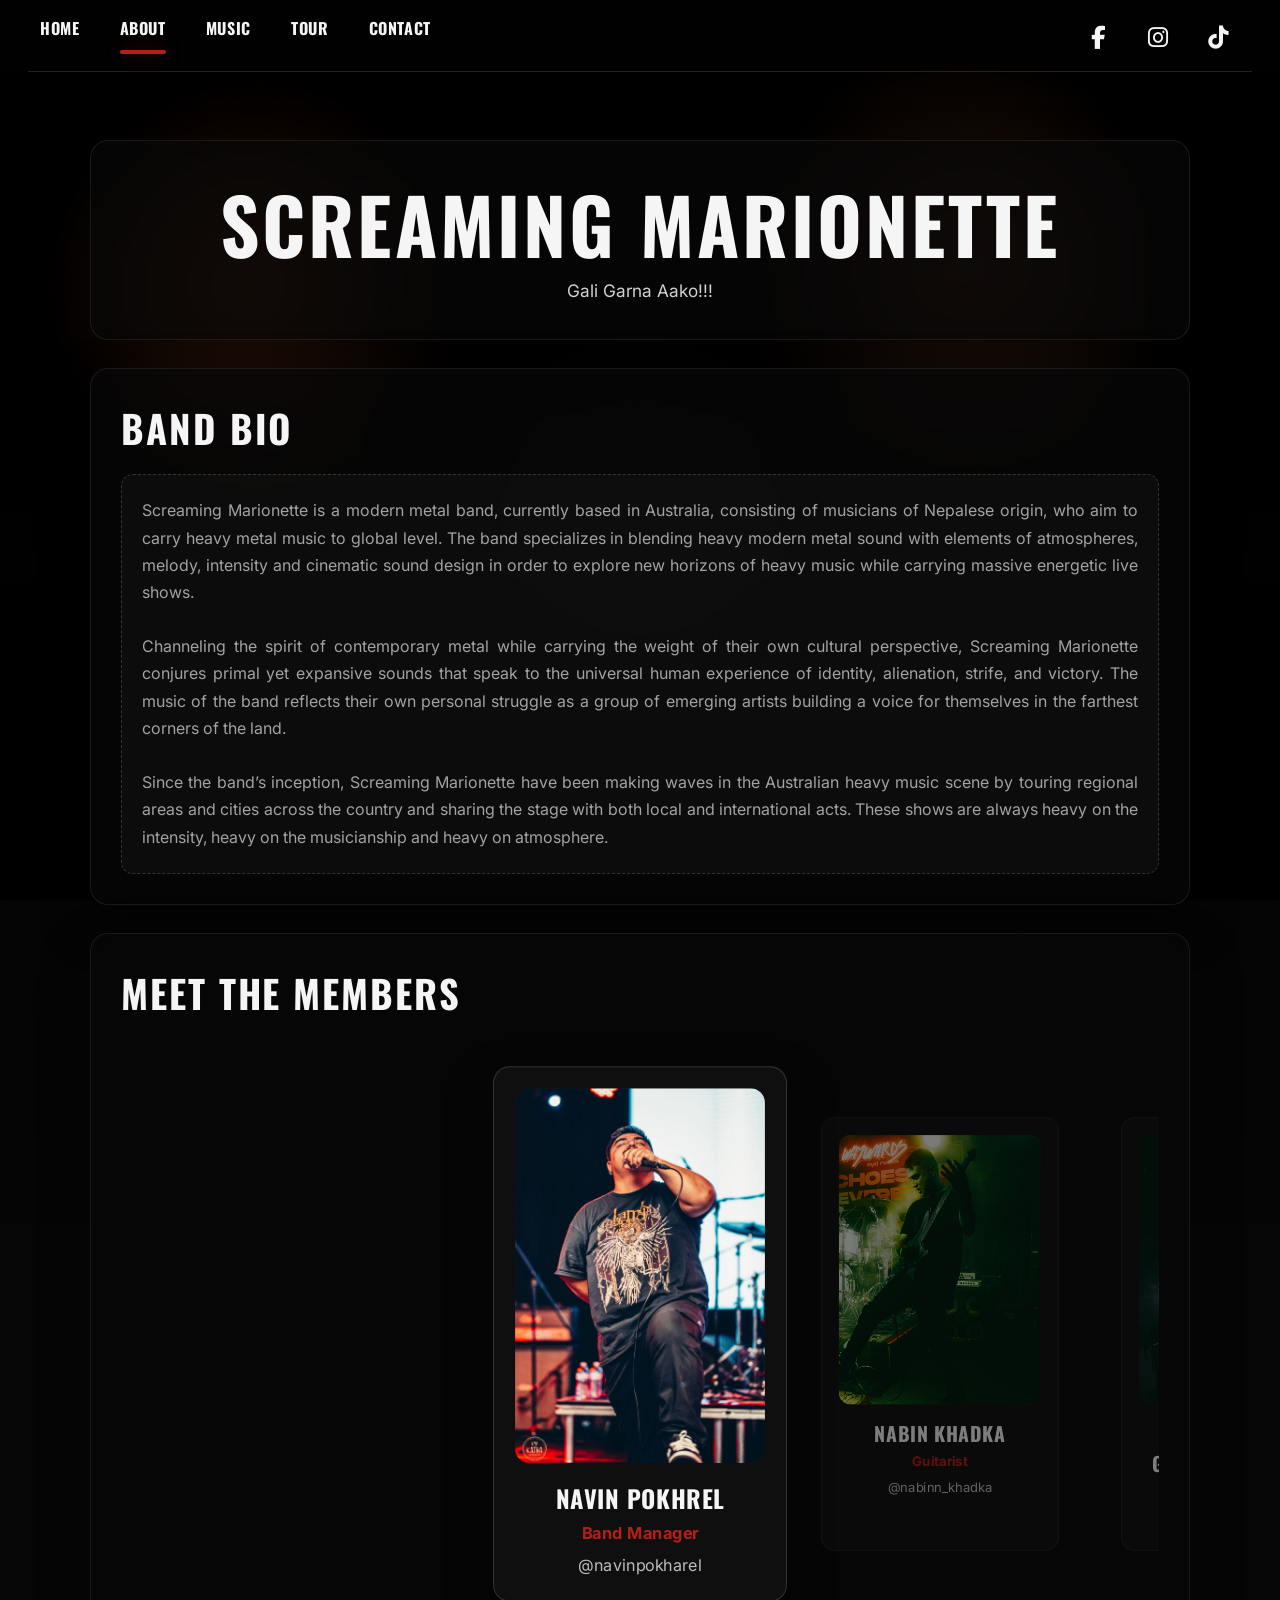
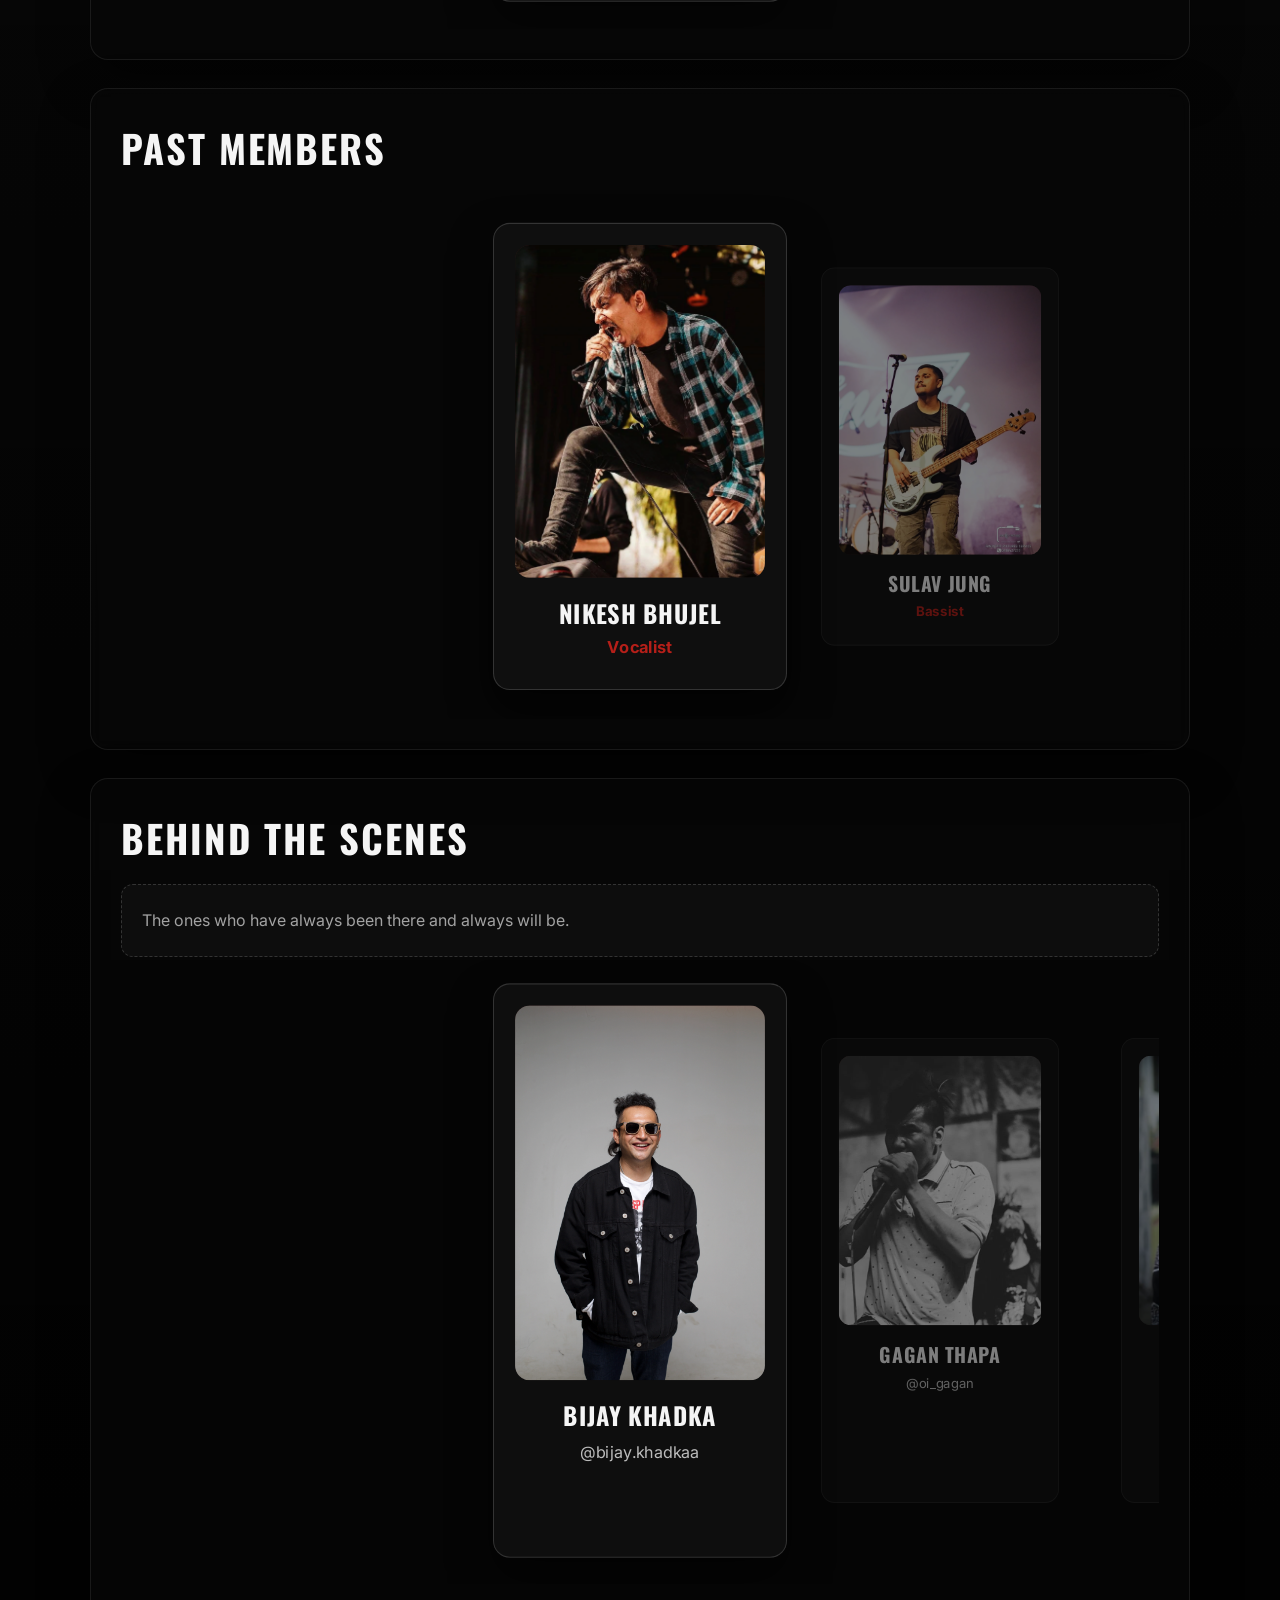
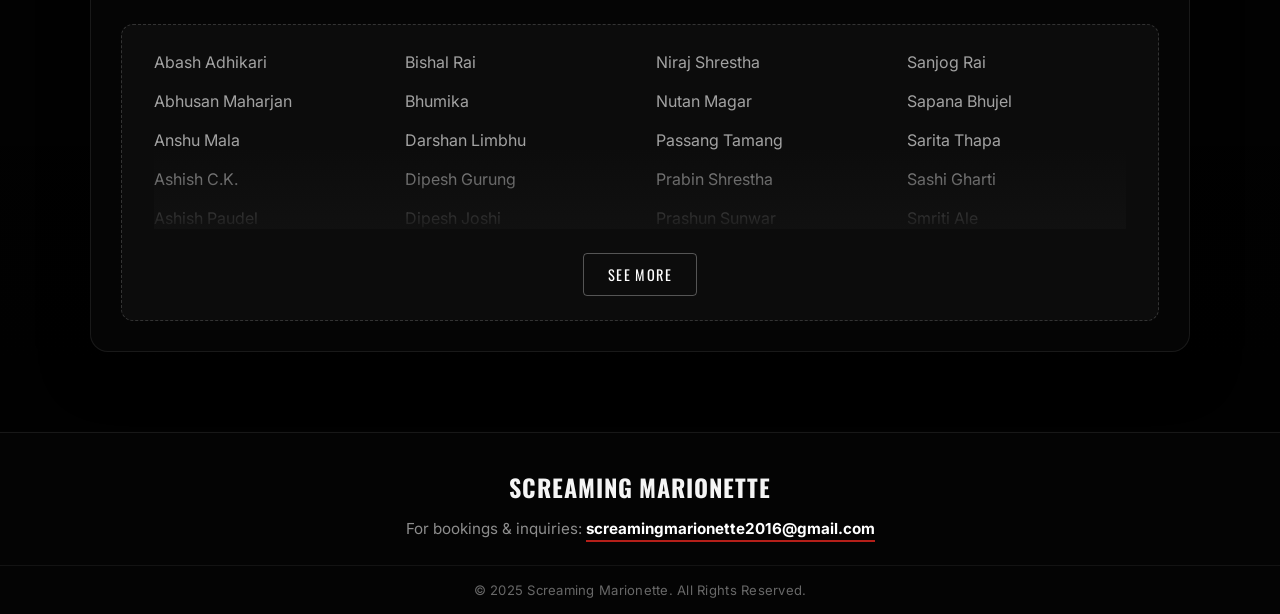
==== about/index.html @ 209cc9d1 "Updated the file location" ====
<!DOCTYPE html>
<html lang="en">

<head>
  <meta charset="UTF-8" />
  <meta name="viewport" content="width=device-width, initial-scale=1.0" />
  <title>Screaming Marionette</title>

  <link rel="preconnect" href="https://fonts.googleapis.com">
  <link rel="preconnect" href="https://fonts.gstatic.com" crossorigin>
  <link
    href="https://fonts.googleapis.com/css2?family=Oswald:wght@500;600;700&family=Inter:wght@400;500;600;700;800&display=swap"
    rel="stylesheet">

  <link rel="stylesheet" href="https://cdnjs.cloudflare.com/ajax/libs/font-awesome/6.5.2/css/all.min.css" />

  <link rel="stylesheet" href="../css/style.css" />
</head>

<body>

  <section class="hero">
    <div class="hero-bg hero-bg1"></div>
    <div class="hero-bg hero-bg2"></div>

    <header class="topbar" id="topbar">
      <div class="nav-wrap">
        <button class="menu-toggle" id="menuToggle" aria-label="Toggle menu">
          <i class="fa-solid fa-bars"></i>
        </button>

        <nav>
          <ul class="nav" id="navList">
            <li><a href="../">Home</a></li>
            <li><a href="./" class="active">About</a></li>
            <li><a href="../#music">Music</a></li>
            <li><a href="../tour/">Tour</a></li>
            <li><a href="../contact/">Contact</a></li>
          </ul>
        </nav>
      </div>

      <div class="socials" id="socials">
        <a href="https://www.facebook.com/screamingmarionette1" target="_blank" rel="noopener noreferrer"
          aria-label="Facebook">
          <i class="fa-brands fa-facebook-f"></i>
        </a>
        <a href="https://instagram.com/screamingmarionette" target="_blank" rel="noopener noreferrer"
          aria-label="Instagram">
          <i class="fa-brands fa-instagram"></i>
        </a>
        <a href="https://www.tiktok.com/@screaming.marionette" target="_blank" rel="noopener noreferrer"
          aria-label="TikTok">
          <i class="fa-brands fa-tiktok"></i>
        </a>
      </div>
    </header>

    <div class="hero-inner about-hero-inner">
      <div class="about-wrapper">

        <section class="about-intro-card">
          <p class="about-kicker"></p>
          <h1 class="about-page-title">Screaming Marionette</h1>
          <p class="about-page-subtitle">
            Gali Garna Aako!!!
          </p>
        </section>

        <section class="about-section-card" id="band-bio">
          <h2 class="about-section-title">Band Bio</h2>
          <div class="about-placeholder">
            <p style="text-align: justify;">
              Screaming Marionette is a modern metal band, currently based in Australia, consisting of musicians of
              Nepalese origin, who aim to carry heavy metal music to global level. The band specializes in blending
              heavy modern metal sound with elements of atmospheres, melody, intensity and cinematic sound design in
              order to explore new horizons of heavy music while carrying massive energetic live shows.
            </p><br>
            <p style="text-align: justify;">
              Channeling the spirit of contemporary metal while carrying the weight of their own cultural perspective,
              Screaming Marionette conjures primal yet expansive sounds that speak to the universal human experience of
              identity, alienation, strife, and victory. The music of the band reflects their own personal struggle as a
              group of emerging artists building a voice for themselves in the farthest corners of the land.
            </p><br>
            <p style="text-align: justify;">
              Since the band’s inception, Screaming Marionette have been making waves in the Australian heavy music
              scene by touring regional areas and cities across the country and sharing the stage with both local and
              international acts. These shows are always heavy on the intensity, heavy on the musicianship and heavy on
              atmosphere.
            </p>
          </div>
        </section>

        <section class="about-section-card" id="members">
          <h2 class="about-section-title">Meet the Members</h2>
          <div class="members-carousel" id="membersCarousel">

            <div class="member-card carousel-card">
              <div class="member-image-placeholder vertical-img"><img src="../images/NavinDai.webp" alt="Navin Pokhrel">
              </div>
              <h3 class="member-name">Navin Pokhrel</h3>
              <p class="member-role">Band Manager</p>
              <p class="member-note"><a href="https://www.instagram.com/navinpokharel/" target="_blank"
                  rel="noopener noreferrer">
                  @navinpokharel
                </a></p>
            </div>

            <div class="member-card carousel-card">
              <div class="member-image-placeholder vertical-img">
                <img src="../images/hero2.webp" alt="Nabin Khadka">
              </div>
              <h3 class="member-name">Nabin Khadka</h3>
              <p class="member-role">Guitarist</p>
              <p class="member-note"><a href="https://www.instagram.com/nabinn_khadka/" target="_blank">
                  @nabinn_khadka
                </a>
              </p>
            </div>

            <div class="member-card carousel-card">
              <div class="member-image-placeholder vertical-img"><img src="../images/hero5.webp" alt="Dhan p Gurung">
              </div>
              <h3 class="member-name">Dhan Prasad Gurung Aka DANEY</h3>
              <p class="member-role">Guitarist</p>
              <p class="member-note"><a href="https://www.instagram.com/saajan_gurung/" target="_blank"
                  rel="noopener noreferrer">
                  @saajan_gurung
                </a></p>
            </div>

            <div class="member-card carousel-card">
              <div class="member-image-placeholder vertical-img"><img src="../images/hero6.webp" alt="Sandesh Karki">
              </div>
              <h3 class="member-name">Sandesh Karki</h3>
              <p class="member-role">Vocalist</p>
              <p class="member-note"><a href="https://www.instagram.com/sandeskarke/" target="_blank"
                  rel="noopener noreferrer">
                  @sandeskarke
                </a></p>
            </div>

            <div class="member-card carousel-card">
              <div class="member-image-placeholder vertical-img"><img src="../images/hero4.webp" alt="Sushan Gurung">
              </div>
              <h3 class="member-name">Sushan Gurung</h3>
              <p class="member-role">Drummer</p>
              <p class="member-note"><a href="https://www.instagram.com/sushan.ig/" target="_blank"
                  rel="noopener noreferrer">
                  @sushan.ig
                </a></p>
            </div>

            <div class="member-card carousel-card">
              <div class="member-image-placeholder vertical-img"><img src="../images/hero3.webp" alt="Nimesh Nakarmi">
              </div>
              <h3 class="member-name">Nimesh Nakarmi</h3>
              <p class="member-role">Bassist</p>
              <p class="member-note"><a href="https://www.instagram.com/nimesh_nakarmi/" target="_blank"
                  rel="noopener noreferrer">
                  @nimesh_nakarmi
                </a></p>
            </div>

          </div>
        </section>

        <section class="about-section-card" id="past-members">
          <h2 class="about-section-title">Past Members</h2>

          <div class="members-carousel">
            <div class="member-card carousel-card">
              <div class="member-image-placeholder vertical-img"><img src="../images/kallie.webp" alt="Sulav Jung">
              </div>
              <h3 class="member-name">Nikesh Bhujel</h3>
              <p class="member-role">Vocalist</p>
            </div>

            <div class="member-card carousel-card">
              <div class="member-image-placeholder vertical-img"><img src="../images/sulav.webp" alt="Nikesh Bhujel">
              </div>
              <h3 class="member-name">Sulav Jung</h3>
              <p class="member-role">Bassist</p>
            </div>
          </div>
        </section>

        <section class="about-section-card" id="behind-the-scenes">
          <h2 class="about-section-title">Behind The Scenes</h2>

          <div class="about-placeholder">
            The ones who have always been there and always will be.
          </div>

          <div class="members-carousel">

            <div class="member-card carousel-card">
              <div class="member-image-placeholder vertical-img"><img src="../images/bijaydai.webp" alt="Bijay Khadka">
              </div>
              <h3 class="member-name">Bijay Khadka</h3>
              <p class="member-note"><a href="https://www.instagram.com/bijay.khadkaa/" target="_blank"
                  rel="noopener noreferrer">
                  @bijay.khadkaa
                </a></p>
            </div>

            <div class="member-card carousel-card">
              <div class="member-image-placeholder vertical-img">
                <img src="../images/gagan.webp" alt="Gagan Thapa">
              </div>
              <h3 class="member-name">Gagan Thapa</h3>
              <p class="member-note"><a href="https://www.instagram.com/oi_gagan/" target="_blank">
                  @oi_gagan
                </a>
              </p>
            </div>

            <div class="member-card carousel-card">
              <div class="member-image-placeholder vertical-img"><img src="../images/sajjan.webp" alt="Sajjan Jugjali">
              </div>
              <h3 class="member-name">Sajjan Jugjali</h3>
              <p class="member-note"><a href="https://www.instagram.com/jugjali.sajjan/" target="_blank"
                  rel="noopener noreferrer">
                  @jugjali.sajjan
                </a></p>
            </div>

            <div class="member-card carousel-card">
              <div class="member-image-placeholder vertical-img"><img src="../images/rohitSoundfus.webp"
                  alt="Sound Fusion">
              </div>
              <h3 class="member-name">Rohitaj Gurung (Sound Fusion)</h3>
              <p class="member-note"><a href="https://www.instagram.com/soundfusion_studio_ktm/" target="_blank"
                  rel="noopener noreferrer">
                  @soundfusion_studio_ktm
                </a></p>
            </div>

            <!-- NEW MEMBER: Sarad Shrestha -->
            <div class="member-card carousel-card">
              <div class="member-image-placeholder vertical-img"><img src="../images/saraddai.webp"
                  alt="Sarad Shrestha">
              </div>
              <h3 class="member-name">Sarad Shrestha</h3>
              <p class="member-note"><a href="#" target="_blank" rel="noopener noreferrer">
                  Instagram
                </a></p>
            </div>

            <div class="member-card carousel-card">
              <div class="member-image-placeholder vertical-img"><img src="../images/dhandai.webp" alt="Hem Kumar Pun">
              </div>
              <h3 class="member-name">Hem Kumar Pun</h3>
              <p class="member-note"><a href="https://www.instagram.com/hemkumarpun/" target="_blank"
                  rel="noopener noreferrer">
                  @hemkumarpun
                </a></p>
            </div>

            <div class="member-card carousel-card">
              <div class="member-image-placeholder vertical-img"><img src="../images/kiranbyanj.webp"
                  alt="Kiran Byanjankar">
              </div>
              <h3 class="member-name">Kiran Byanjankar</h3>
              <p class="member-note"><a href="https://www.instagram.com/tarang.entertainment/" target="_blank"
                  rel="noopener noreferrer">
                  @tarang.entertainment
                </a></p>
            </div>

            <div class="member-card carousel-card">
              <div class="member-image-placeholder vertical-img"><img src="../images/Gotham.webp" alt="Gautam Tandukar">
              </div>
              <h3 class="member-name">Gautam Tandukar</h3>
              <p class="member-note"><a href="https://www.instagram.com/demongotham/" target="_blank"
                  rel="noopener noreferrer">
                  @demongotham
                </a></p>
            </div>

            <div class="member-card carousel-card">
              <div class="member-image-placeholder vertical-img"><img src="../images/pranaydai.webp"
                  alt="Pranay Labunghang">
              </div>
              <h3 class="member-name">Pranay Labunghang</h3>
              <p class="member-note"><a href="https://www.instagram.com/pranay_labunghang/" target="_blank"
                  rel="noopener noreferrer">
                  @pranay_labunghang
                </a></p>
            </div>

            <div class="member-card carousel-card">
              <div class="member-image-placeholder vertical-img"><img src="../images/shushank.webp"
                  alt="Shushank Kunwar">
              </div>
              <h3 class="member-name">Shushank Kunwar</h3>
              <p class="member-note"><a href="https://www.instagram.com/shushank_5150/" target="_blank"
                  rel="noopener noreferrer">
                  @shushank_5150
                </a></p>
            </div>

          </div>

          <!-- STATIC LIST FOR ADDITIONAL PEOPLE -->
          <div class="about-placeholder" style="margin-top: 40px; padding: 24px 32px;">
            <div class="crew-list-container" id="crewContainer">
              <div class="additional-crew-list" style="margin-top: 0;">
                <div class="crew-item"><span class="crew-name">Abash Adhikari</span></div>
                <div class="crew-item"><span class="crew-name">Abhusan Maharjan</span></div>
                <div class="crew-item"><span class="crew-name">Anshu Mala</span></div>
                <div class="crew-item"><span class="crew-name">Ashish C.K.</span></div>
                <div class="crew-item"><span class="crew-name">Ashish Paudel</span></div>
                <div class="crew-item"><span class="crew-name">Ashmita T Magar</span></div>
                <div class="crew-item"><span class="crew-name">Ashok Sen</span></div>
                <div class="crew-item"><span class="crew-name">Asok Gurung</span></div>
                <div class="crew-item"><span class="crew-name">Avinash Gauchan</span></div>
                <div class="crew-item"><span class="crew-name">Avinash Gautam</span></div>
                <div class="crew-item"><span class="crew-name">Avishek S Mishra</span></div>
                <div class="crew-item"><span class="crew-name">Baby Rai</span></div>
                <div class="crew-item"><span class="crew-name">Bhuwan K.C.</span></div>
                <div class="crew-item"><span class="crew-name">Bibek Shrestha</span></div>
                <div class="crew-item"><span class="crew-name">Bibita Thapa</span></div>
                <div class="crew-item"><span class="crew-name">Bikram Shrestha</span></div>
                <div class="crew-item"><span class="crew-name">BIMS Snooker</span></div>
                <div class="crew-item"><span class="crew-name">Bishal Pradhan</span></div>
                <div class="crew-item"><span class="crew-name">Bishal Rai</span></div>
                <div class="crew-item"><span class="crew-name">Bhumika</span></div>
                <div class="crew-item"><span class="crew-name">Darshan Limbhu</span></div>
                <div class="crew-item"><span class="crew-name">Dipesh Gurung</span></div>
                <div class="crew-item"><span class="crew-name">Dipesh Joshi</span></div>
                <div class="crew-item"><span class="crew-name">Durga Rana</span></div>
                <div class="crew-item"><span class="crew-name">Fata Dai</span></div>
                <div class="crew-item"><span class="crew-name">Girish Dai</span></div>
                <div class="crew-item"><span class="crew-name">Gyalmo Sherpa</span></div>
                <div class="crew-item"><span class="crew-name">Harkey Dai (USA)</span></div>
                <div class="crew-item"><span class="crew-name">Hemant T. Rai</span></div>
                <div class="crew-item"><span class="crew-name">Ishan Shahi</span></div>
                <div class="crew-item"><span class="crew-name">Jwalan Shrestha</span></div>
                <div class="crew-item"><span class="crew-name">Kiran Dai</span></div>
                <div class="crew-item"><span class="crew-name">Maya Gurung</span></div>
                <div class="crew-item"><span class="crew-name">Melody</span></div>
                <div class="crew-item"><span class="crew-name">Mohan Thapa</span></div>
                <div class="crew-item"><span class="crew-name">Namaste Coffee</span></div>
                <div class="crew-item"><span class="crew-name">Niraj Shrestha</span></div>
                <div class="crew-item"><span class="crew-name">Nutan Magar</span></div>
                <div class="crew-item"><span class="crew-name">Passang Tamang</span></div>
                <div class="crew-item"><span class="crew-name">Prabin Shrestha</span></div>
                <div class="crew-item"><span class="crew-name">Prashun Sunwar</span></div>
                <div class="crew-item"><span class="crew-name">Praval Silwal</span></div>
                <div class="crew-item"><span class="crew-name">Priti Ale</span></div>
                <div class="crew-item"><span class="crew-name">Psynide</span></div>
                <div class="crew-item"><span class="crew-name">Rajiv Khadka</span></div>
                <div class="crew-item"><span class="crew-name">Ranju Gurung</span></div>
                <div class="crew-item"><span class="crew-name">Regal Gurung</span></div>
                <div class="crew-item"><span class="crew-name">Roshan Suyal</span></div>
                <div class="crew-item"><span class="crew-name">Rozan</span></div>
                <div class="crew-item"><span class="crew-name">Rozet Gurung</span></div>
                <div class="crew-item"><span class="crew-name">Rusted</span></div>
                <div class="crew-item"><span class="crew-name">Sambruddhi K.C.</span></div>
                <div class="crew-item"><span class="crew-name">Samir Shrestha</span></div>
                <div class="crew-item"><span class="crew-name">Sanim Pun</span></div>
                <div class="crew-item"><span class="crew-name">Sanjog Rai</span></div>
                <div class="crew-item"><span class="crew-name">Sapana Bhujel</span></div>
                <div class="crew-item"><span class="crew-name">Sarita Thapa</span></div>
                <div class="crew-item"><span class="crew-name">Sashi Gharti</span></div>
                <div class="crew-item"><span class="crew-name">Smriti Ale</span></div>
                <div class="crew-item"><span class="crew-name">Sornim Magar</span></div>
                <div class="crew-item"><span class="crew-name">Subash Gurung</span></div>
                <div class="crew-item"><span class="crew-name">Subash Rana</span></div>
                <div class="crew-item"><span class="crew-name">Subham Kayastha</span></div>
                <div class="crew-item"><span class="crew-name">Subin Gurung</span></div>
                <div class="crew-item"><span class="crew-name">Sujan Thakali</span></div>
                <div class="crew-item"><span class="crew-name">Suman Pun</span></div>
                <div class="crew-item"><span class="crew-name">Suman Pun (Ghorley)</span></div>
                <div class="crew-item"><span class="crew-name">Sunny Mahat</span></div>
                <div class="crew-item"><span class="crew-name">Sunil Thapa</span></div>
                <div class="crew-item"><span class="crew-name">Suyash Rajbhandari</span></div>
                <div class="crew-item"><span class="crew-name">Swopnil Sharma</span></div>
                <div class="crew-item"><span class="crew-name">Suzyan Maggot</span></div>
              </div>
            </div>
            <button class="crew-toggle-btn" id="crewToggleBtn">See More</button>
          </div>
        </section>

      </div>
  </section>

  <div class="mobile-menu-overlay" id="mobileMenuOverlay">
    <button class="mobile-menu-close" id="mobileMenuClose" aria-label="Close menu">
      <i class="fa-solid fa-xmark"></i>
    </button>
    <ul class="mobile-nav">
      <li><a href="../">Home</a></li>
      <li><a href="./" class="active">About</a></li>
      <li><a href="../#music">Music</a></li>
      <li><a href="../tour/">Tour</a></li>
      <li><a href="../contact/">Contact</a></li>
    </ul>
  </div>


  <footer class="site-footer">
    <div class="footer-inner">
      <span class="footer-logo">Screaming Marionette</span>
      <p class="footer-contact">For bookings &amp; inquiries:
        <a href="mailto:screamingmarionette2016@gmail.com">screamingmarionette2016@gmail.com</a>
      </p>
    </div>
    <div class="footer-bottom">
      <p>&copy; 2025 Screaming Marionette. All Rights Reserved.</p>
    </div>
  </footer>

  <script src="../js/script.js"></script>
</body>

</html>
---- css/style.css ----
* {
  box-sizing: border-box;
  margin: 0;
  padding: 0;
}

:root {
  --bg: #070707;
  --text: #f5f5f5;
  --red: #b51f19;
  --red-dark: #8f1813;
  --white-soft: rgba(255, 255, 255, 0.92);
}

html,
body {
  width: 100%;
  min-height: 100%;
}

body {
  background: var(--bg);
  color: var(--text);
  font-family: "Inter", sans-serif;
  overflow-x: hidden;
}

body.menu-open {
  overflow: hidden;
}

a {
  color: inherit;
  text-decoration: none;
}

.hero {
  min-height: 100vh;
  position: relative;
  display: flex;
  flex-direction: column;
  isolation: isolate;
  background:
    linear-gradient(to bottom,
      rgba(0, 0, 0, 0.78) 0%,
      rgba(0, 0, 0, 0.28) 18%,
      rgba(0, 0, 0, 0.18) 42%,
      rgba(0, 0, 0, 0.55) 72%,
      rgba(0, 0, 0, 0.88) 100%);
  background-size: cover;
  background-position: center;
  transition: background-image 1s ease-in-out;
}

.hero-bg {
  position: fixed;
  inset: 0;
  z-index: -2;
  background-size: cover;
  background-position: center;
  background-repeat: no-repeat;
  transition: opacity 2s ease;
  filter: brightness(1.1) contrast(1.05) blur(1px);
  will-change: opacity;
}

.hero-bg1 {
  opacity: 1;
}

.hero-bg2 {
  opacity: 0;
}

.hero::before {
  content: "";
  position: fixed;
  inset: 0;
  z-index: -1;
  pointer-events: none;
  background:
    radial-gradient(circle at center, rgba(0, 0, 0, 0.55) 0%, rgba(0, 0, 0, 0.25) 35%, transparent 65%),
    radial-gradient(circle at 20% 32%, rgba(255, 110, 50, 0.18), transparent 18%),
    radial-gradient(circle at 75% 30%, rgba(255, 130, 80, 0.16), transparent 20%),
    radial-gradient(circle at 50% 55%, rgba(255, 255, 255, 0.05), transparent 24%),
    linear-gradient(to right,
      rgba(0, 0, 0, 0.45),
      rgba(0, 0, 0, 0.05) 32%,
      rgba(0, 0, 0, 0.10) 68%,
      rgba(0, 0, 0, 0.45));
}

.hero::after {
  content: "";
  position: fixed;
  inset: 0;
  z-index: -1;
  box-shadow: inset 0 0 120px rgba(0, 0, 0, 0.88);
  pointer-events: none;
}

.topbar {
  width: 100%;
  position: fixed;
  top: 0;
  left: 0;
  z-index: 50;
  display: flex;
  justify-content: space-between;
  align-items: flex-start;
  gap: 20px;
  padding: 16px 40px 12px;
  background: rgba(5, 5, 5, 0.28);
  backdrop-filter: blur(10px);
  -webkit-backdrop-filter: blur(10px);
}

.topbar::after {
  content: "";
  position: absolute;
  left: 28px;
  right: 28px;
  bottom: 0;
  height: 1px;
  background: rgba(255, 255, 255, 0.12);
}

.nav-wrap {
  display: flex;
  align-items: center;
  gap: 24px;
}

.nav {
  display: flex;
  align-items: center;
  list-style: none;
  gap: 40px;
}

.nav a {
  font-family: "Oswald", sans-serif;
  font-size: 1rem;
  font-weight: 700;
  letter-spacing: 0.04em;
  color: rgba(255, 255, 255, 0.96);
  text-transform: uppercase;
  position: relative;
  padding-bottom: 14px;
}

.nav a.active::after,
.nav a:hover::after {
  content: "";
  position: absolute;
  left: 0;
  bottom: 0;
  width: 100%;
  height: 4px;
  background: var(--red);
  border-radius: 999px;
  box-shadow: 0 0 18px rgba(181, 31, 25, 0.45);
}

.socials {
  display: flex;
  align-items: center;
  gap: 16px;
  width: auto;
  padding-top: 0;
  margin-top: 0;
  margin-left: auto;
  position: relative;
  z-index: 102;
}

.socials a {
  font-size: 1.45rem;
  color: rgba(255, 255, 255, 0.96);
  transition: transform 0.2s ease, opacity 0.2s ease;
  display: inline-flex;
  align-items: center;
  justify-content: center;
  min-width: 44px;
  min-height: 44px;
}

.socials a:hover {
  transform: translateY(-2px);
  opacity: 1;
}

.hero-inner {
  position: relative;
  z-index: 2;
  flex: 1;
  display: flex;
  align-items: flex-start;
  justify-content: center;
  text-align: center;
  padding: 85px 18px 54px;
}

.content {
  width: min(100%, 1000px);
  display: flex;
  flex-direction: column;
  align-items: center;
  gap: 12px;
  text-shadow: 0 5px 18px rgba(0, 0, 0, 0.68);
}

.band-logo {
  margin-top: 10px;
  margin-bottom: 60px;
  display: flex;
  flex-direction: column;
  align-items: center;
  justify-content: center;
  position: relative;
  z-index: 2;
}

.logo-link {
  display: block;
  transition: transform 0.3s cubic-bezier(0.175, 0.885, 0.32, 1.275);
  cursor: pointer;
  user-select: none;
}

.logo-link:hover {
  transform: scale(1.03);
}

.anniversary-surprise {
  margin-bottom: 25px;
  animation: floatSubtle 3s ease-in-out infinite;
  user-select: none;
  cursor: default;
}

.anniversary-surprise p {
  font-family: "Inter", sans-serif;
  font-size: 1rem;
  font-style: italic;
  font-weight: 500;
  line-height: 1.6;
  color: var(--white-soft);
  opacity: 0.85;
  background: linear-gradient(to bottom, #fff 50%, var(--red) 100%);
  -webkit-background-clip: text;
  background-clip: text;
  -webkit-text-fill-color: transparent;
  display: inline-block;
}

@keyframes floatSubtle {

  0%,
  100% {
    transform: translateY(0);
  }

  50% {
    transform: translateY(-5px);
  }
}

.band-logo img {
  width: min(95vw, 1500px);
  height: auto;
  display: block;
  filter:
    brightness(1.12) contrast(1.08) drop-shadow(0 14px 32px rgba(0, 0, 0, 0.9)) drop-shadow(0 0 16px rgba(255, 255, 255, 0.22)) drop-shadow(0 0 55px rgba(255, 255, 255, 0.18));
}

.eyebrow {
  margin-top: 8px;
  font-family: "Oswald", sans-serif;
  font-size: clamp(1.5rem, 2.7vw, 2.6rem);
  font-weight: 700;
  letter-spacing: 0.03em;
  text-transform: uppercase;
  color: var(--white-soft);
}

.single-title {
  font-family: "Oswald", sans-serif;
  font-size: clamp(3.8rem, 8vw, 7rem);
  font-weight: 700;
  line-height: 0.95;
  letter-spacing: 0.01em;
  text-transform: uppercase;
  color: #d9d9d9;
}

.btn1 {
  margin-top: 0;
  min-width: 290px;
  padding: 18px 56px;
  border: 0;
  cursor: pointer;
  color: #fff;
  background: linear-gradient(to bottom, #bb231c, #a11c16);
  font-family: "Oswald", sans-serif;
  font-size: clamp(1.2rem, 2vw, 2rem);
  font-weight: 700;
  letter-spacing: 0.03em;
  text-transform: uppercase;
  position: relative;
  clip-path: polygon(3% 0, 97% 0, 100% 14%, 100% 86%, 97% 100%, 3% 100%, 0 86%, 0 14%);
  box-shadow: 0 15px 38px rgba(0, 0, 0, 0.4), 0 0 24px rgba(181, 31, 25, 0.25);
  transition: transform 0.2s ease, filter 0.2s ease;
}

.btn1:hover {
  transform: translateY(-2px);
  filter: brightness(1.08);
}

.platforms {
  display: flex;
  align-items: center;
  justify-content: center;
  gap: 22px;
  margin-top: 10px;
}

.platform-btn {
  width: 72px;
  height: 72px;
  border-radius: 50%;
  display: grid;
  place-items: center;
  font-size: 1.9rem;
  box-shadow: 0 12px 24px rgba(0, 0, 0, 0.34);
  transition: transform 0.2s ease;
}

.platform-btn:hover {
  transform: translateY(-3px);
}

.platform-btn.youtube {
  background: #ea3323;
  color: #fff;
}

.platform-btn.spotify {
  background: #1ed760;
  color: #111;
}

.platform-btn.applemusic {
  background: #fc3c44;
  color: #fff;
}

.platform-btn.deezer {
  background: #A238FF;
  color: #fff;
}

.hero-logo {
  width: min(100%, 760px);
  margin-top: -30px;
  margin-bottom: -10px;
  filter: drop-shadow(0 14px 32px rgba(0, 0, 0, 0.4));
}

.hero-columns {
  width: 100%;
  display: grid;
  grid-template-columns: 1fr 1fr;
  gap: 32px;
  align-items: start;
  margin-top: -20px;
}

.hero-cta {
  display: flex;
  flex-direction: column;
  align-items: center;
  gap: 16px;
  padding-top: 0;
}

/* VAULT VIDEO CARD */

.vault-card {
  background: rgba(8, 8, 8, 0.68);
  border: 1px solid rgba(255, 255, 255, 0.08);
  border-radius: 16px;
  padding: 24px;
  backdrop-filter: blur(10px);
  -webkit-backdrop-filter: blur(10px);
  width: 100%;
  text-shadow: none;
}

.vault-title {
  font-family: "Oswald", sans-serif;
  font-size: 1.3rem;
  font-weight: 700;
  letter-spacing: 0.06em;
  text-transform: uppercase;
  color: #f5f5f5;
  margin-bottom: 16px;
  padding-bottom: 12px;
  border-bottom: 1px solid rgba(255, 255, 255, 0.1);
}

.vault-video {
  position: relative;
  width: 100%;
  padding-bottom: 56.25%;
  border-radius: 10px;
  overflow: hidden;
  background: #111;
}

.vault-video iframe {
  position: absolute;
  top: 0;
  left: 0;
  width: 100%;
  height: 100%;
  border: 0;
  border-radius: 10px;
}

/* GIGS CARD */

.gigs-card {
  background: rgba(8, 8, 8, 0.68);
  border: 1px solid rgba(255, 255, 255, 0.08);
  border-radius: 16px;
  padding: 24px;
  backdrop-filter: blur(10px);
  -webkit-backdrop-filter: blur(10px);
  text-shadow: none;
}

.gigs-title {
  font-family: "Oswald", sans-serif;
  font-size: 1.3rem;
  font-weight: 700;
  letter-spacing: 0.06em;
  text-transform: uppercase;
  color: #f5f5f5;
  margin-bottom: 18px;
  padding-bottom: 12px;
  border-bottom: 1px solid rgba(255, 255, 255, 0.1);
}

.gigs-list {
  list-style: none;
  display: flex;
  flex-direction: column;
  gap: 14px;
}

.gig-item {
  display: flex;
  align-items: center;
  gap: 16px;
  padding: 12px 14px;
  border-radius: 10px;
  background: rgba(255, 255, 255, 0.04);
  border: 1px solid rgba(255, 255, 255, 0.06);
  text-decoration: none;
  color: inherit;
  cursor: pointer;
  transition: background 0.2s ease, border-color 0.2s ease;
}

.gig-item:hover {
  background: rgba(181, 31, 25, 0.1);
  border-color: rgba(181, 31, 25, 0.25);
}

.gig-tickets {
  margin-left: auto;
  font-family: "Oswald", sans-serif;
  font-size: 0.75rem;
  font-weight: 700;
  letter-spacing: 0.08em;
  text-transform: uppercase;
  color: var(--red);
  padding: 6px 12px;
  border: 1px solid var(--red);
  border-radius: 6px;
  white-space: nowrap;
  transition: background 0.2s ease, color 0.2s ease;
}

.gig-item:hover .gig-tickets {
  background: var(--red);
  color: #fff;
}

.gig-date {
  display: flex;
  flex-direction: column;
  align-items: center;
  justify-content: center;
  min-width: 52px;
  padding: 8px 6px;
  border-radius: 8px;
  background: linear-gradient(to bottom, #bb231c, #a11c16);
  flex-shrink: 0;
}

.gig-day {
  font-family: "Oswald", sans-serif;
  font-size: 1.5rem;
  font-weight: 700;
  line-height: 1;
  color: #fff;
}

.gig-month {
  font-family: "Oswald", sans-serif;
  font-size: 0.72rem;
  font-weight: 600;
  letter-spacing: 0.1em;
  color: rgba(255, 255, 255, 0.85);
  margin-top: 2px;
}

.gig-info {
  display: flex;
  flex-direction: column;
  gap: 3px;
}

.gig-venue {
  font-family: "Oswald", sans-serif;
  font-size: 1rem;
  font-weight: 600;
  letter-spacing: 0.02em;
  text-transform: uppercase;
  color: #f5f5f5;
}

.gig-city {
  font-size: 0.85rem;
  color: rgba(255, 255, 255, 0.55);
}

.gigs-see-all {
  display: inline-flex;
  align-items: center;
  justify-content: center;
  margin-top: 16px;
  font-family: "Oswald", sans-serif;
  font-size: 0.9rem;
  font-weight: 600;
  letter-spacing: 0.05em;
  text-transform: uppercase;
  color: #fff;
  background-color: var(--red);
  padding: 12px 24px;
  border-radius: 8px;
  transition: background-color 0.2s ease, transform 0.2s ease;
  text-decoration: none;
  align-self: flex-start;
}

.gigs-see-all:hover {
  background-color: #e8453f;
  transform: translateY(-2px);
  color: #fff;
}

.menu-toggle {
  display: none;
  background: none;
  border: 0;
  color: #fff;
  font-size: 2rem;
  cursor: pointer;
}

/* MOBILE MENU OVERLAY — sits on body, above everything */

.mobile-menu-overlay {
  display: none;
  position: fixed;
  inset: 0;
  z-index: 99998;
  background: rgba(0, 0, 0, 0.96);
  backdrop-filter: blur(20px);
  -webkit-backdrop-filter: blur(20px);
  flex-direction: column;
  align-items: flex-start;
  justify-content: flex-start;
  padding: 110px 40px 80px;
  overflow-y: auto;
}

body.menu-open .mobile-menu-overlay {
  display: flex;
}

.mobile-nav {
  display: flex;
  flex-direction: column;
  align-items: flex-start;
  gap: 26px;
  list-style: none;
}

.mobile-nav a {
  font-family: "Oswald", sans-serif;
  font-size: 2rem;
  font-weight: 700;
  letter-spacing: 0.04em;
  color: rgba(255, 255, 255, 0.96);
  text-transform: uppercase;
  position: relative;
  padding-bottom: 8px;
}

.mobile-nav a.active::after,
.mobile-nav a:hover::after {
  content: "";
  position: absolute;
  left: 0;
  bottom: 0;
  width: 100%;
  height: 4px;
  background: var(--red);
  border-radius: 999px;
  box-shadow: 0 0 18px rgba(181, 31, 25, 0.45);
}

.mobile-menu-close {
  position: fixed;
  top: 18px;
  right: 18px;
  background: none;
  border: 0;
  color: #fff;
  font-size: 2.2rem;
  cursor: pointer;
  z-index: 99999;
  line-height: 1;
}

/* ABOUT PAGE */

.about-hero-inner {
  align-items: flex-start;
  padding: 140px 24px 80px;
}

.about-wrapper {
  width: min(1100px, 100%);
  display: flex;
  flex-direction: column;
  gap: 28px;
  position: relative;
  z-index: 2;
}

.about-intro-card,
.about-section-card {
  background: rgba(8, 8, 8, 0.72);
  border: 1px solid rgba(255, 255, 255, 0.08);
  box-shadow: 0 20px 50px rgba(0, 0, 0, 0.35);
  backdrop-filter: blur(8px);
  -webkit-backdrop-filter: blur(8px);
  border-radius: 18px;
}

.about-intro-card {
  padding: 34px 32px;
  text-align: center;
}

.about-kicker {
  font-family: "Oswald", sans-serif;
  font-size: 0.95rem;
  font-weight: 700;
  letter-spacing: 0.16em;
  text-transform: uppercase;
  color: var(--red);
  margin-bottom: 12px;
}

.about-page-title {
  font-family: "Oswald", sans-serif;
  font-size: clamp(2.8rem, 6vw, 4.8rem);
  line-height: 0.95;
  letter-spacing: 0.04em;
  text-transform: uppercase;
  margin-bottom: 16px;
  color: #f5f5f5;
}

.about-page-subtitle {
  max-width: 760px;
  margin: 0 auto;
  font-size: 1.08rem;
  line-height: 1.7;
  color: rgba(255, 255, 255, 0.82);
}

.about-section-card {
  padding: 30px;
  text-align: left;
}

.about-section-title {
  font-family: "Oswald", sans-serif;
  font-size: clamp(1.8rem, 3vw, 2.6rem);
  text-transform: uppercase;
  letter-spacing: 0.05em;
  margin-bottom: 18px;
  color: #f5f5f5;
}

.about-placeholder {
  padding: 22px 20px;
  border-radius: 12px;
  border: 1px dashed rgba(255, 255, 255, 0.16);
  background: rgba(255, 255, 255, 0.03);
  font-size: 1rem;
  line-height: 1.7;
  color: rgba(255, 255, 255, 0.62);
}

.members-grid {
  display: grid;
  grid-template-columns: repeat(2, minmax(0, 1fr));
  gap: 22px;
}

.members-carousel {
  display: flex;
  overflow-x: auto;
  scroll-snap-type: x mandatory;
  scroll-behavior: smooth;
  gap: 20px;
  padding: 40px 0;
  -webkit-overflow-scrolling: touch;
  scrollbar-width: none;
}

.members-carousel::before,
.members-carousel::after {
  content: "";
  flex: 0 0 calc(50% - min(140px, 37.5vw));
}

.members-carousel::-webkit-scrollbar {
  display: none;
}

.carousel-card {
  flex: 0 0 min(280px, 75vw);
  scroll-snap-align: center;
  transition: transform 0.4s cubic-bezier(0.25, 1, 0.5, 1), opacity 0.4s ease, box-shadow 0.4s ease;
  opacity: 0.5;
  transform: scale(0.85);
}

.carousel-card.active {
  opacity: 1;
  transform: scale(1.05);
  z-index: 2;
  box-shadow: 0 20px 40px rgba(0, 0, 0, 0.5);
  border-color: rgba(255, 255, 255, 0.15);
}

.vertical-img {
  aspect-ratio: 3 / 4 !important;
}

.member-card {
  background: rgba(255, 255, 255, 0.04);
  border: 1px solid rgba(255, 255, 255, 0.08);
  border-radius: 16px;
  padding: 20px;
  text-align: center;
}

.member-image-placeholder {
  width: 100%;
  aspect-ratio: 1 / 1;
  display: grid;
  place-items: center;
  border-radius: 14px;
  margin-bottom: 16px;
  background:
    linear-gradient(145deg, rgba(181, 31, 25, 0.18), rgba(255, 255, 255, 0.04)),
    rgba(255, 255, 255, 0.03);
  color: rgba(255, 255, 255, 0.55);
  font-family: "Oswald", sans-serif;
  font-size: 1rem;
  letter-spacing: 0.08em;
  text-transform: uppercase;
}

.member-image-placeholder img {
  width: 100%;
  height: 100%;
  object-fit: cover;
  border-radius: 14px;
  display: block;
}

.member-name {
  font-family: "Oswald", sans-serif;
  font-size: 1.45rem;
  letter-spacing: 0.03em;
  text-transform: uppercase;
  margin-bottom: 6px;
  color: #f5f5f5;
}

.member-role {
  font-size: 0.98rem;
  font-weight: 700;
  color: var(--red);
  margin-bottom: 10px;
}

.member-note {
  font-size: 0.96rem;
  line-height: 1.6;
  color: rgba(255, 255, 255, 0.72);
}

.behind-scenes-grid {
  display: grid;
  grid-template-columns: repeat(3, minmax(0, 1fr));
  gap: 18px;
  margin-top: 22px;
}

.behind-scenes-grid img {
  width: 100%;
  height: 100%;
  object-fit: cover;
  border-radius: 14px;
  display: block;
}

.small-member-card {
  padding: 14px;
  display: flex;
  flex-direction: column;
  align-items: center;
}

.small-member-card .member-image-placeholder {
  width: 140px;
  height: 140px;
  aspect-ratio: 1 / 1;
  margin-bottom: 12px;
  overflow: hidden;
}

.small-member-card .member-image-placeholder img {
  width: 100%;
  height: 100%;
  object-fit: cover;
}

.small-member-card .member-name {
  font-size: 1.1rem;
  line-height: 1.3;
}

.small-member-card .member-role {
  font-size: 0.9rem;
  margin-bottom: 8px;
}

.small-member-card .member-note {
  font-size: 0.9rem;
  line-height: 1.5;
  word-break: break-word;
}

/* CONTACT PAGE */

.contact-hero-inner {
  padding: 140px 24px 70px;
}

.contact-wrapper {
  width: min(1100px, 100%);
  display: grid;
  grid-template-columns: 1.3fr 0.9fr;
  gap: 28px;
  align-items: stretch;
  position: relative;
  z-index: 2;
}

.contact-card {
  background: rgba(8, 8, 8, 0.72);
  border: 1px solid rgba(255, 255, 255, 0.08);
  box-shadow: 0 20px 50px rgba(0, 0, 0, 0.35);
  backdrop-filter: blur(8px);
  -webkit-backdrop-filter: blur(8px);
  padding: 30px;
  border-radius: 18px;
}

.contact-heading {
  font-family: "Oswald", sans-serif;
  text-transform: uppercase;
  letter-spacing: 0.05em;
  font-size: clamp(2rem, 4vw, 3.2rem);
  margin-bottom: 22px;
  color: #f5f5f5;
}

.contact-form {
  display: flex;
  flex-direction: column;
  gap: 18px;
}

.form-group {
  display: flex;
  flex-direction: column;
  text-align: left;
  gap: 8px;
}

.form-group label {
  font-size: 0.95rem;
  font-weight: 600;
  color: rgba(255, 255, 255, 0.92);
}

.form-group input,
.form-group textarea {
  width: 100%;
  padding: 14px 16px;
  border-radius: 10px;
  border: 1px solid rgba(255, 255, 255, 0.12);
  background: rgba(255, 255, 255, 0.06);
  color: #fff;
  font-family: "Inter", sans-serif;
  font-size: 1rem;
  outline: none;
}

.form-group input::placeholder,
.form-group textarea::placeholder {
  color: rgba(255, 255, 255, 0.5);
}

.form-group input:focus,
.form-group textarea:focus {
  border-color: rgba(181, 31, 25, 0.8);
  box-shadow: 0 0 0 3px rgba(181, 31, 25, 0.15);
}

.form-group textarea {
  resize: vertical;
  min-height: 150px;
}

.form-card .btn1 {
  margin-top: 6px;
  align-self: flex-start;
}

.booking-card {
  display: flex;
  flex-direction: column;
  justify-content: center;
  text-align: left;
}

.booking-text {
  font-size: 1.05rem;
  line-height: 1.7;
  color: rgba(255, 255, 255, 0.82);
  margin-bottom: 24px;
}

.booking-email a {
  font-size: 1.2rem;
  font-weight: 700;
  color: #fff;
  word-break: break-word;
  border-bottom: 2px solid var(--red);
  padding-bottom: 4px;
}

.coming-soon-hero-inner {
  padding: 140px 24px 80px;
}

.coming-soon-card {
  width: min(760px, 100%);
  margin: 0 auto;
  padding: 36px 32px;
  text-align: center;
  background: rgba(8, 8, 8, 0.72);
  border: 1px solid rgba(255, 255, 255, 0.08);
  box-shadow: 0 20px 50px rgba(0, 0, 0, 0.35);
  backdrop-filter: blur(8px);
  -webkit-backdrop-filter: blur(8px);
  border-radius: 18px;
}

.coming-soon-kicker {
  font-family: "Oswald", sans-serif;
  font-size: 0.95rem;
  font-weight: 700;
  letter-spacing: 0.16em;
  text-transform: uppercase;
  color: var(--red);
  margin-bottom: 12px;
}

.coming-soon-title {
  font-family: "Oswald", sans-serif;
  font-size: clamp(2.8rem, 6vw, 4.8rem);
  line-height: 0.95;
  letter-spacing: 0.04em;
  text-transform: uppercase;
  margin-bottom: 16px;
  color: #f5f5f5;
}

.coming-soon-text {
  font-size: 1.08rem;
  line-height: 1.7;
  color: rgba(255, 255, 255, 0.82);
}

/* PRE-FOOTER PLATFORMS */

.pre-footer-platforms {
  position: relative;
  z-index: 10;
  background: transparent;
  padding: 40px 20px;
  display: flex;
  justify-content: center;
}

.pre-footer-platforms .platforms {
  margin-top: 0;
}

/* FOOTER */

.site-footer {
  position: relative;
  z-index: 10;
  background: rgba(5, 5, 5, 0.92);
  border-top: 1px solid rgba(255, 255, 255, 0.08);
}

.footer-inner {
  max-width: 1100px;
  margin: 0 auto;
  padding: 36px 32px 24px;
  display: flex;
  flex-direction: column;
  align-items: center;
  gap: 12px;
  text-align: center;
}

.footer-logo {
  font-family: "Oswald", sans-serif;
  font-size: 1.5rem;
  font-weight: 700;
  letter-spacing: 0.04em;
  text-transform: uppercase;
  color: #f5f5f5;
}

.footer-contact {
  font-size: 0.95rem;
  color: rgba(255, 255, 255, 0.55);
  line-height: 1.6;
}

.footer-contact a {
  color: #fff;
  font-weight: 700;
  border-bottom: 2px solid var(--red);
  padding-bottom: 2px;
  transition: color 0.2s ease;
}

.footer-contact a:hover {
  color: var(--red);
}

.footer-bottom {
  border-top: 1px solid rgba(255, 255, 255, 0.06);
  padding: 16px 32px;
  text-align: center;
}

.footer-bottom p {
  font-size: 0.82rem;
  color: rgba(255, 255, 255, 0.4);
  letter-spacing: 0.02em;
}

/* RESPONSIVE */

@media (max-width: 900px) {
  .behind-scenes-grid {
    grid-template-columns: repeat(2, minmax(0, 1fr));
  }
}

@media (max-width: 760px) {
  .hero-columns {
    grid-template-columns: 1fr;
    gap: 24px;
  }

  .gigs-card {
    order: -1;
    padding: 20px;
  }

  .gigs-title {
    font-size: 1.15rem;
    margin-bottom: 14px;
    padding-bottom: 10px;
  }

  .gig-item {
    gap: 12px;
    padding: 10px 12px;
  }

  .gig-date {
    min-width: 46px;
    padding: 6px 5px;
  }

  .gig-day {
    font-size: 1.3rem;
  }

  .gig-venue {
    font-size: 0.92rem;
  }

  .gig-city {
    font-size: 0.8rem;
  }

  .hero-cta {
    padding-top: 0;
  }

  .vault-card {
    padding: 20px;
  }

  .vault-title {
    font-size: 1.15rem;
    margin-bottom: 14px;
    padding-bottom: 10px;
  }

  .contact-wrapper {
    grid-template-columns: 1fr;
  }

  .booking-card {
    justify-content: flex-start;
  }

  .behind-scenes-grid {
    grid-template-columns: 1fr;
    gap: 14px;
    margin-top: 18px;
  }

  .small-member-card {
    padding: 14px;
  }

  .small-member-card .member-image-placeholder {
    max-width: 220px;
    margin: 0 auto 12px;
  }

  .small-member-card .member-name {
    font-size: 1rem;
    line-height: 1.25;
  }

  .small-member-card .member-role {
    font-size: 0.85rem;
    margin-bottom: 6px;
  }

  .small-member-card .member-note {
    font-size: 0.85rem;
    line-height: 1.45;
  }

  .hero-bg {
    position: absolute;
  }

  .hero::before,
  .hero::after {
    position: absolute;
  }

  .members-grid {
    grid-template-columns: 1fr;
    gap: 16px;
  }

  .topbar {
    position: fixed;
    top: 0;
    left: 0;
    right: 0;
    z-index: 99999;
    display: flex;
    align-items: center;
    justify-content: space-between;
    flex-wrap: nowrap;
    padding: 18px 18px 14px;
    background: rgba(5, 5, 5, 0.45);
    backdrop-filter: blur(12px);
    -webkit-backdrop-filter: blur(12px);
  }

  .topbar::after {
    left: 18px;
    right: 18px;
  }

  .menu-toggle {
    display: block;
    position: relative;
    z-index: 99999;
    font-size: 2.2rem;
    flex: 0 0 auto;
    line-height: 1;
  }

  .nav-wrap {
    width: auto;
    display: flex;
    align-items: center;
    gap: 0;
    flex: 0 0 auto;
  }

  .nav {
    display: none;
  }

  .socials {
    display: flex;
    align-items: center;
    gap: 16px;
    width: auto;
    padding-top: 0;
    margin-top: 0;
    margin-left: auto;
    position: relative;
    z-index: 99999;
  }

  .socials a {
    font-size: 1.45rem;
  }

  .hero-inner {
    padding: 110px 18px 54px;
  }

  .band-logo img {
    width: min(95vw, 640px);
  }

  .btn1 {
    min-width: 0;
    width: 100%;
    max-width: 290px;
  }

  .platform-btn {
    width: 62px;
    height: 62px;
    font-size: 1.55rem;
  }

  .about-hero-inner {
    padding: 120px 16px 60px;
  }

  .about-intro-card,
  .about-section-card {
    padding: 22px;
  }

  .contact-hero-inner {
    padding: 120px 16px 50px;
  }

  .contact-card {
    padding: 22px;
  }

  .form-card .btn1 {
    width: 100%;
    min-width: 0;
  }

  .coming-soon-hero-inner {
    padding: 120px 16px 60px;
  }

  .coming-soon-card {
    padding: 22px;
  }

  .footer-inner {
    padding: 28px 20px 20px;
    gap: 10px;
  }

  .footer-contact {
    font-size: 0.88rem;
  }

  .footer-bottom {
    padding: 14px 20px;
  }
}

@media (max-width: 900px) and (orientation: landscape) and (max-height: 500px) {
  .topbar {
    padding: 12px 16px 10px;
  }

  .menu-toggle {
    font-size: 1.9rem;
  }

  .socials a {
    font-size: 1.2rem;
  }

  .mobile-menu-overlay {
    padding: 70px 32px 32px;
  }

  .mobile-nav a {
    font-size: 1.25rem;
  }
}

/* TOUR LAYOUT */

.tour-hero-inner {
  align-items: flex-start;
  padding-top: 100px;
}

.tour-wrapper {
  width: min(100%, 1000px);
  margin: 0 auto;
  display: flex;
  flex-direction: column;
  gap: 32px;
  text-align: left;
}

.page-title {
  font-family: "Oswald", sans-serif;
  font-size: clamp(2.5rem, 5vw, 4rem);
  font-weight: 700;
  text-transform: uppercase;
  color: #fff;
  margin-bottom: 10px;
  text-align: center;
  filter: drop-shadow(0 4px 12px rgba(0, 0, 0, 0.8));
}

.tour-card {
  display: flex;
  flex-direction: row;
  align-items: stretch;
  background: rgba(16, 16, 16, 0.7);
  border: 1px solid rgba(255, 255, 255, 0.1);
  border-radius: 16px;
  overflow: hidden;
  backdrop-filter: blur(12px);
  -webkit-backdrop-filter: blur(12px);
  box-shadow: 0 10px 30px rgba(0, 0, 0, 0.5);
}

.tour-poster {
  flex: 0 0 42%;
  max-width: 480px;
  background: #000;
  display: flex;
  align-items: center;
  justify-content: center;
  overflow: hidden;
  aspect-ratio: 3 / 4;
}

.tour-poster img {
  width: 100%;
  height: 100%;
  object-fit: cover;
  transition: transform 0.4s ease;
}

.tour-card:hover .tour-poster img {
  transform: scale(1.05);
}

.tour-info {
  flex: 1;
  padding: 32px;
  display: flex;
  flex-direction: column;
  position: relative;
}

.tour-date-box {
  background: var(--red);
  color: #fff;
  display: inline-flex;
  gap: 6px;
  align-items: baseline;
  padding: 6px 14px;
  border-radius: 6px;
  font-family: "Oswald", sans-serif;
  text-transform: uppercase;
  position: absolute;
  top: 32px;
  right: 32px;
  box-shadow: 0 4px 12px rgba(181, 31, 25, 0.4);
}

.tour-day {
  font-size: 1.4rem;
  font-weight: 700;
}

.tour-month,
.tour-year {
  font-size: 0.9rem;
  font-weight: 600;
  opacity: 0.9;
}

.tour-title {
  font-family: "Oswald", sans-serif;
  font-size: 2.2rem;
  color: #fff;
  margin-top: 10px;
  margin-bottom: 12px;
  padding-right: 120px;
}

.tour-venue {
  display: inline-flex;
  align-items: center;
  gap: 8px;
  font-size: 1.05rem;
  color: rgba(255, 255, 255, 0.7);
  text-decoration: none;
  margin-bottom: 16px;
  transition: color 0.2s ease;
}

.tour-venue i {
  color: var(--red);
}

.tour-venue:hover {
  color: #fff;
}

.tour-description {
  font-size: 1rem;
  color: rgba(255, 255, 255, 0.8);
  line-height: 1.6;
  margin-bottom: 24px;
  flex: 1;
}

.tour-actions {
  display: flex;
  align-items: center;
  gap: 16px;
  flex-wrap: wrap;
}

.btn-tour {
  min-width: unset;
  padding: 14px 32px;
  font-size: 1rem;
}

.tour-socials {
  display: flex;
  gap: 12px;
}

.small-platform {
  width: 48px;
  height: 48px;
  font-size: 1.2rem;
  background: rgba(255, 255, 255, 0.1);
  color: #fff;
  border: 1px solid rgba(255, 255, 255, 0.2);
}

.small-platform:hover {
  background: var(--red);
  border-color: var(--red);
}

@media (max-width: 800px) {
  .tour-card {
    flex-direction: column;
  }

  .tour-poster {
    flex: none;
    width: 100%;
    max-width: none;
    aspect-ratio: 3/4;
  }

  .tour-date-box {
    top: -24px;
    right: 20px;
    background: #fff;
    color: var(--red);
    box-shadow: 0 4px 12px rgba(0, 0, 0, 0.3);
  }

  .tour-title {
    padding-right: 0;
    font-size: 1.8rem;
  }

  .tour-info {
    padding: 24px 20px;
  }
}

/* ADDITIONAL CREW LIST */

.additional-crew-list {
  column-count: 4;
  column-gap: 32px;
  margin-top: 0;
  width: 100%;
}

.crew-list-container {
  max-height: 180px;
  overflow: hidden;
  position: relative;
  transition: max-height 0.5s cubic-bezier(0.4, 0, 0.2, 1);
}

.crew-list-container::after {
  content: "";
  position: absolute;
  bottom: 0;
  left: 0;
  width: 100%;
  height: 80px;
  background: linear-gradient(to bottom, transparent, rgba(17, 17, 17, 0.95));
  pointer-events: none;
  transition: opacity 0.3s ease;
}

.crew-list-container.is-expanded {
  max-height: 2000px; /* Large enough for full content */
}

.crew-list-container.is-expanded::after {
  opacity: 0;
}

.crew-toggle-btn {
  display: block;
  margin: 24px auto 0;
  padding: 10px 24px;
  background: transparent;
  border: 1px solid rgba(255, 255, 255, 0.3);
  color: #fff;
  font-family: "Oswald", sans-serif;
  text-transform: uppercase;
  letter-spacing: 0.1em;
  font-size: 0.9rem;
  cursor: pointer;
  transition: all 0.3s ease;
  border-radius: 4px;
}

.crew-toggle-btn:hover {
  background: var(--red);
  border-color: var(--red);
  box-shadow: 0 0 15px rgba(181, 31, 25, 0.4);
}

.crew-item {
  display: block;
  margin-bottom: 12px;
  break-inside: avoid;
  text-align: left;
}

.crew-item:hover .crew-name {
  color: var(--red);
}

.crew-name {
  display: inline-block;
  font-family: inherit;
  font-weight: inherit;
  font-size: inherit;
  color: inherit;
  margin: 0;
  transition: color 0.2s ease;
}

@media (max-width: 900px) {
  .additional-crew-list {
    column-count: 3;
  }
}

@media (max-width: 600px) {
  .additional-crew-list {
    column-count: 2;
  }
}

/* MASONRY GALLERY */

.gallery-hero-inner {
  min-height: auto;
  padding-top: 160px;
  padding-bottom: 100px;
  width: 100%;
  display: flex;
  flex-direction: column;
  align-items: center;
}

.gallery-header {
  text-align: center;
  margin-bottom: 60px;
  width: 100%;
  padding: 0 20px;
}

.gallery-kicker {
  color: var(--red);
  font-family: "Oswald", sans-serif;
  font-weight: 700;
  font-size: 1.1rem;
  letter-spacing: 4px;
  text-transform: uppercase;
  margin-bottom: 8px;
  display: block;
}

.gallery-title {
  font-family: "Oswald", sans-serif;
  font-size: 5rem;
  font-weight: 800;
  line-height: 1;
  color: #fff;
  text-transform: uppercase;
  margin: 0;
  letter-spacing: -2px;
  text-shadow: 0 0 20px rgba(0, 0, 0, 0.5);
}

.gallery-footer-message {
  text-align: center;
  margin-top: 80px;
  width: 100%;
  padding: 0 20px;
}

.gallery-footer-message p {
  font-family: "Inter", sans-serif;
  font-style: italic;
  font-weight: 500;
  font-size: 1.5rem;
  color: rgba(255, 255, 255, 0.82);
  margin: 0;
  letter-spacing: 1px;
}

.masonry-gallery {
  column-count: 4;
  column-gap: 16px;
  width: 100%;
  max-width: 1400px;
  margin: 0 auto;
  padding: 0 20px;
}

.gallery-item {
  margin-bottom: 16px;
  break-inside: avoid;
  border-radius: 4px;
  overflow: hidden;
  position: relative;
  background: #000;
  box-shadow: 0 10px 30px rgba(0, 0, 0, 0.8);
  cursor: pointer;
}

.gallery-item img {
  width: 100%;
  display: block;
  filter: contrast(1.15) saturate(0.6) brightness(0.75);
  transition: all 0.4s ease;
}

.gallery-item:hover img {
  filter: contrast(1.2) saturate(1.1) brightness(1.1);
  transform: scale(1.03);
}

.gallery-item::after {
  content: '';
  position: absolute;
  inset: 0;
  box-shadow: inset 0 0 50px rgba(0, 0, 0, 0.9);
  pointer-events: none;
  transition: box-shadow 0.4s ease;
}

.gallery-item:hover::after {
  box-shadow: inset 0 0 20px rgba(181, 31, 25, 0.3);
}

@media (max-width: 1100px) {
  .gallery-title {
    font-size: 4rem;
  }

  .masonry-gallery {
    column-count: 3;
  }
}

@media (max-width: 800px) {
  .gallery-title {
    font-size: 3rem;
  }

  .masonry-gallery {
    column-count: 2;
  }
}

@media (max-width: 500px) {
  .gallery-kicker {
    font-size: 0.9rem;
    letter-spacing: 2px;
  }

  .gallery-title {
    font-size: 2.2rem;
  }

  .masonry-gallery {
    column-count: 1;
  }
}

/* LIGHTBOX */

.lightbox-overlay {
  display: none;
  position: fixed;
  z-index: 100000;
  left: 0;
  top: 0;
  width: 100%;
  height: 100%;
  background-color: rgba(0, 0, 0, 0.85);
  backdrop-filter: blur(5px);
  justify-content: center;
  align-items: center;
  opacity: 0;
  transition: opacity 0.4s ease;
}

.lightbox-overlay.active {
  display: flex;
  opacity: 1;
}

.lightbox-content {
  max-width: 90%;
  max-height: 85%;
  border-radius: 4px;
  box-shadow: 0 0 50px rgba(0, 0, 0, 0.5), 0 0 30px rgba(181, 31, 25, 0.2);
  border: 1px solid rgba(255, 255, 255, 0.1);
  transform: scale(0.9);
  transition: transform 0.4s cubic-bezier(0.17, 0.67, 0.5, 1.2);
}

.lightbox-overlay.active .lightbox-content {
  transform: scale(1);
}

.lightbox-close {
  position: absolute;
  top: 30px;
  right: 40px;
  color: #fff;
  font-size: 50px;
  font-weight: 300;
  cursor: pointer;
  transition: all 0.3s ease;
  line-height: 1;
}

.lightbox-close:hover {
  color: var(--red);
  transform: rotate(90deg);
}

@media (max-width: 600px) {
  .lightbox-close {
    top: 20px;
    right: 20px;
    font-size: 40px;
  }
}
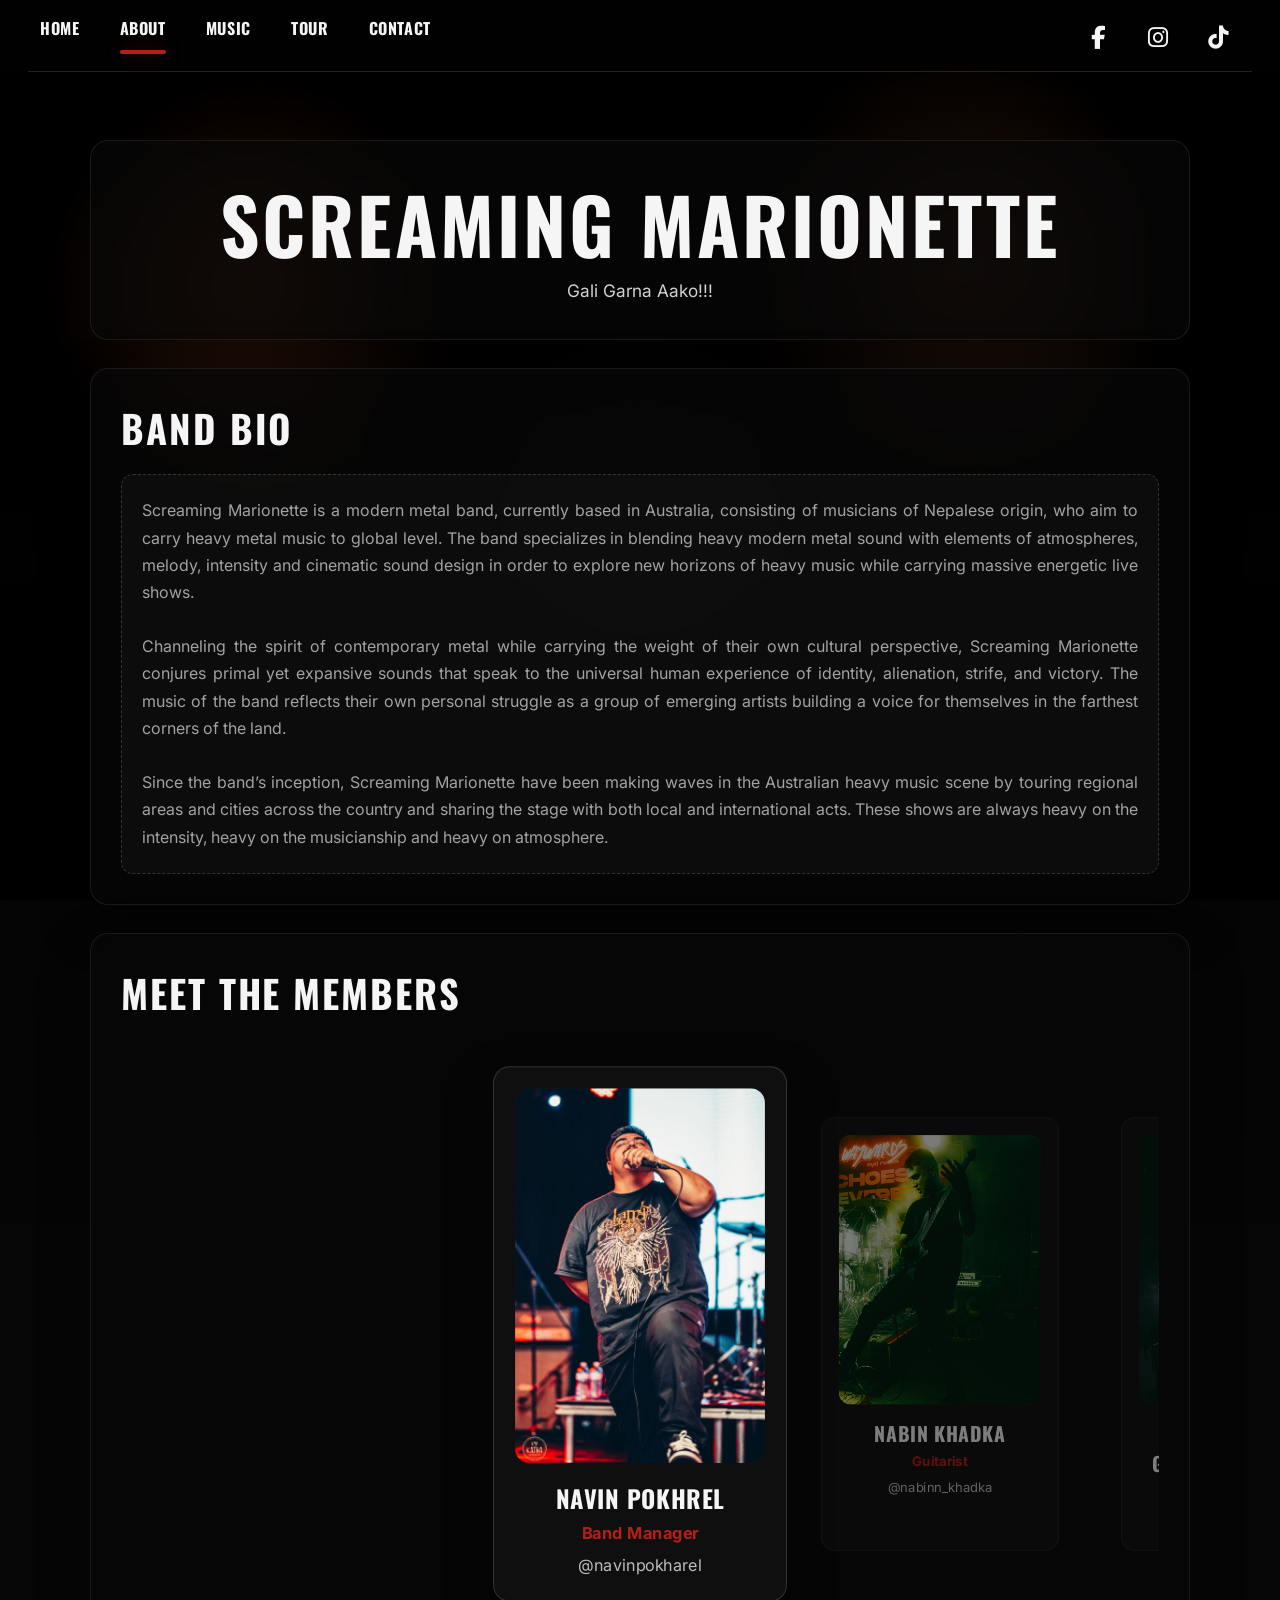
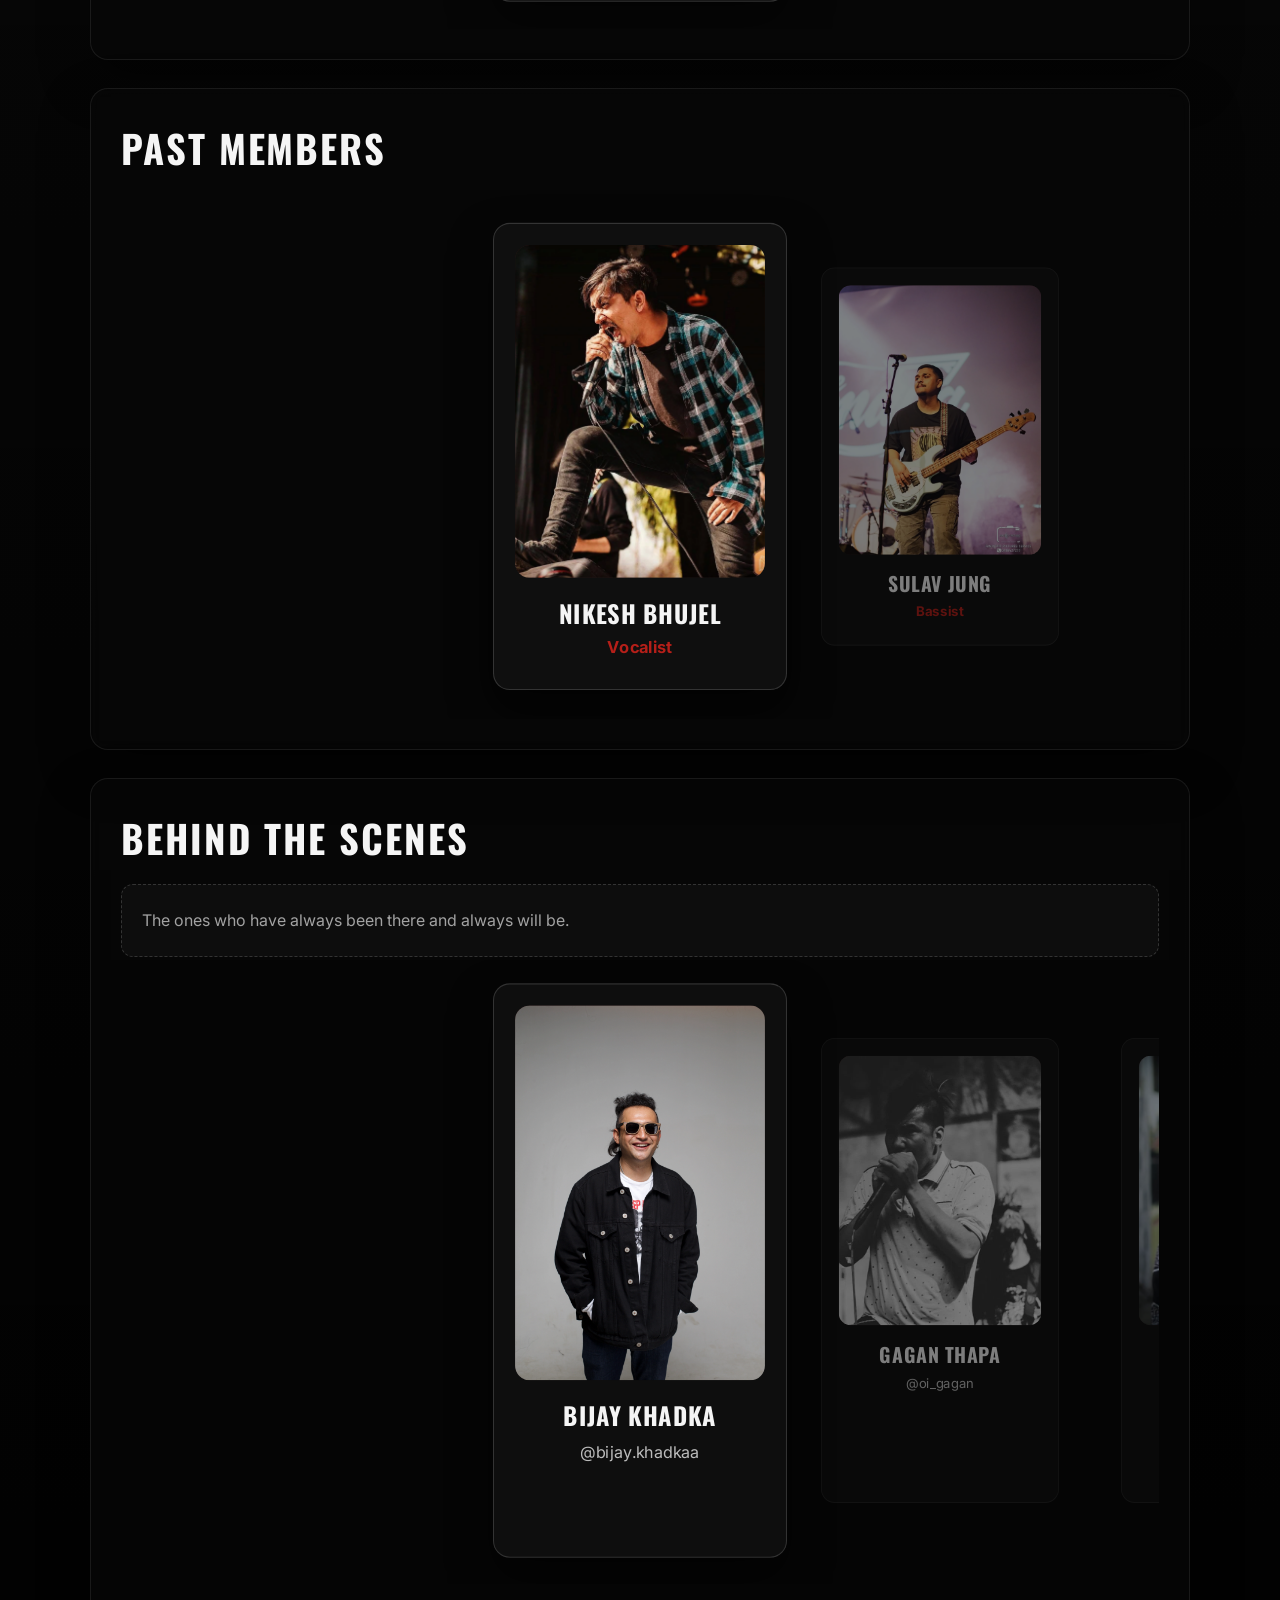
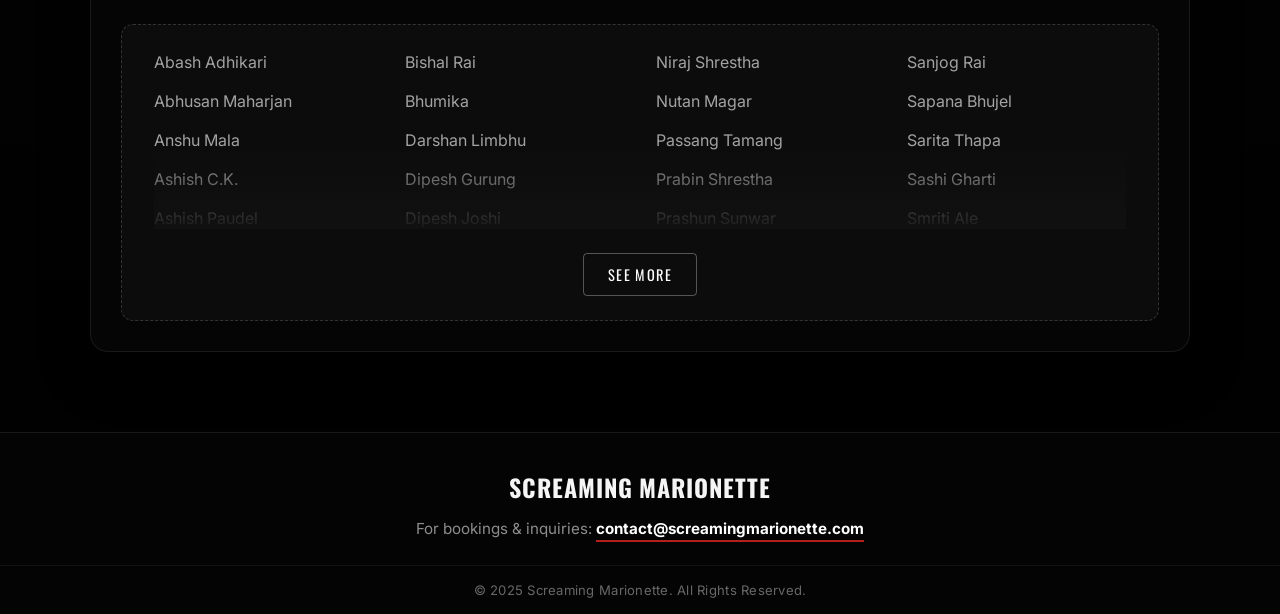
==== commit 1904be68: "changed email for contact" ====
--- a/about/index.html
+++ b/about/index.html
@@ -405,7 +405,7 @@
     <div class="footer-inner">
       <span class="footer-logo">Screaming Marionette</span>
       <p class="footer-contact">For bookings &amp; inquiries:
-        <a href="mailto:screamingmarionette2016@gmail.com">screamingmarionette2016@gmail.com</a>
+        <a href="mailto:contact@screamingmarionette.com">contact@screamingmarionette.com</a>
       </p>
     </div>
     <div class="footer-bottom">
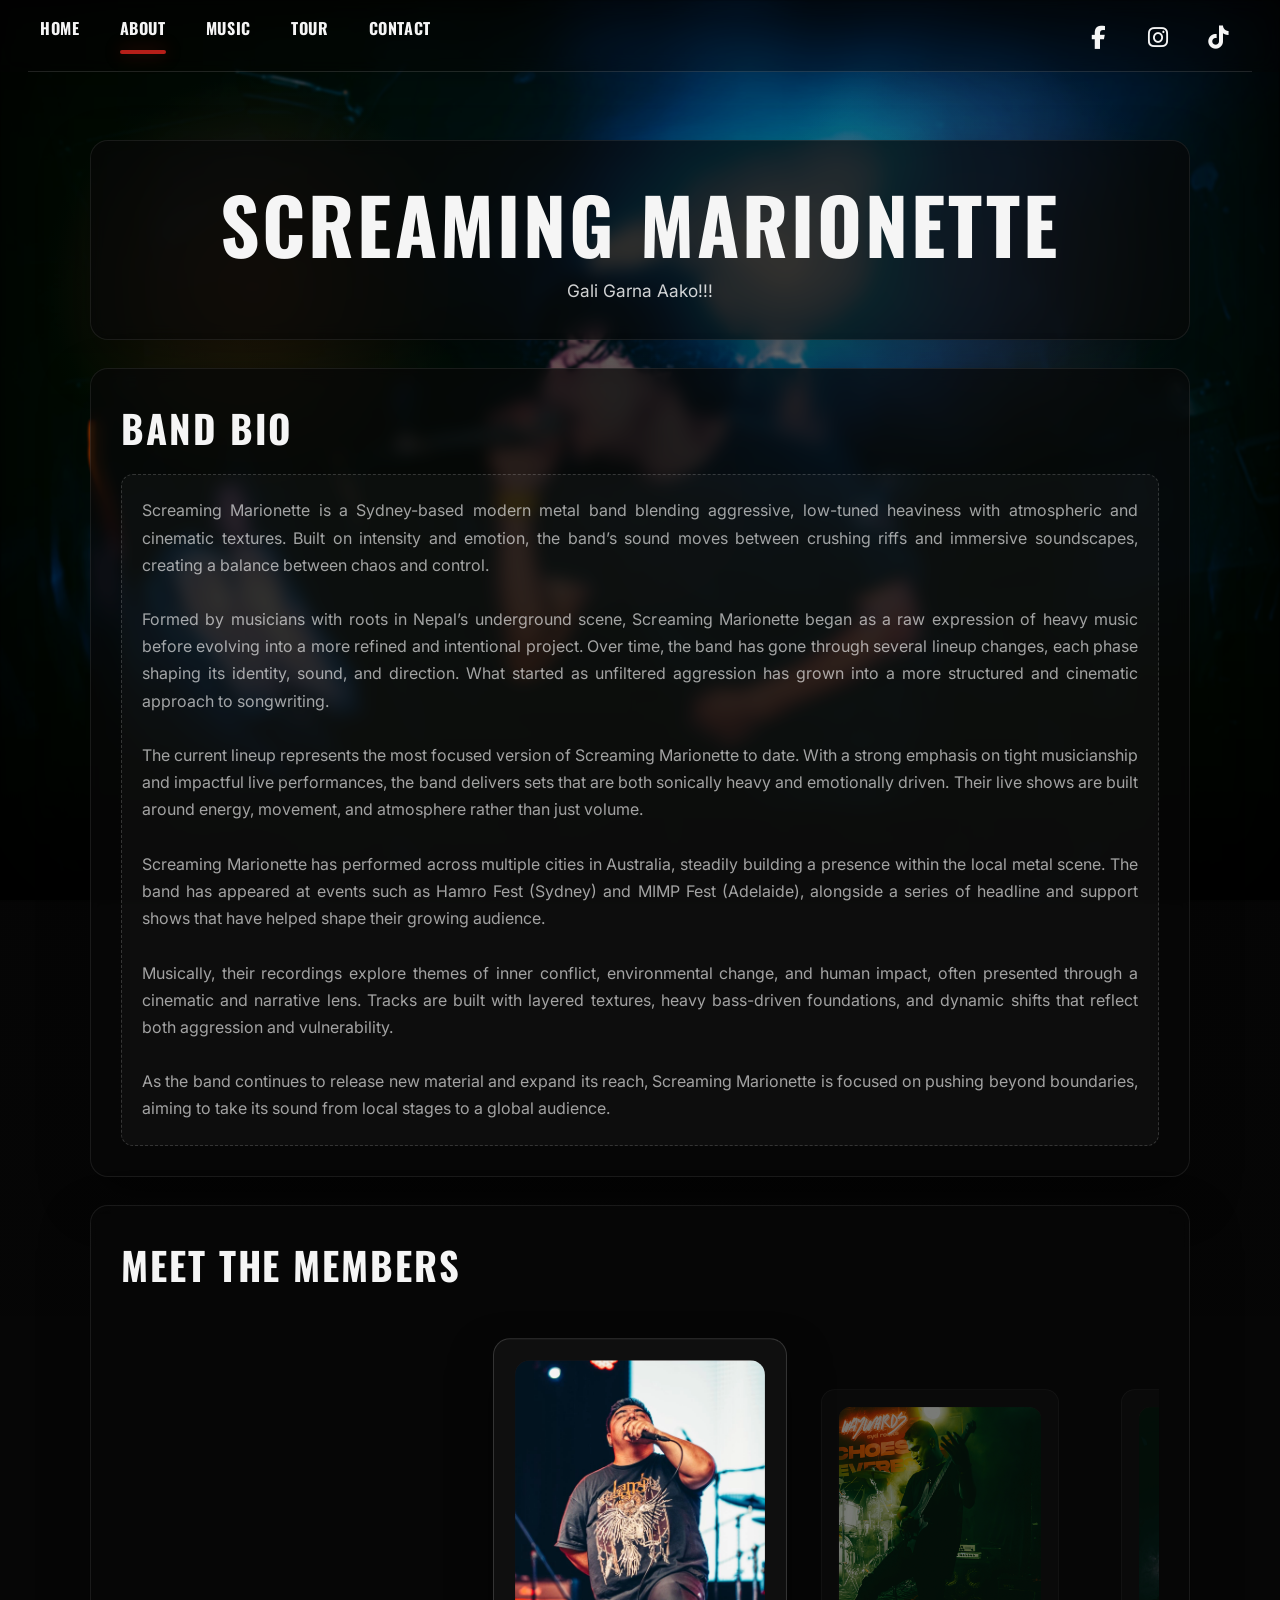
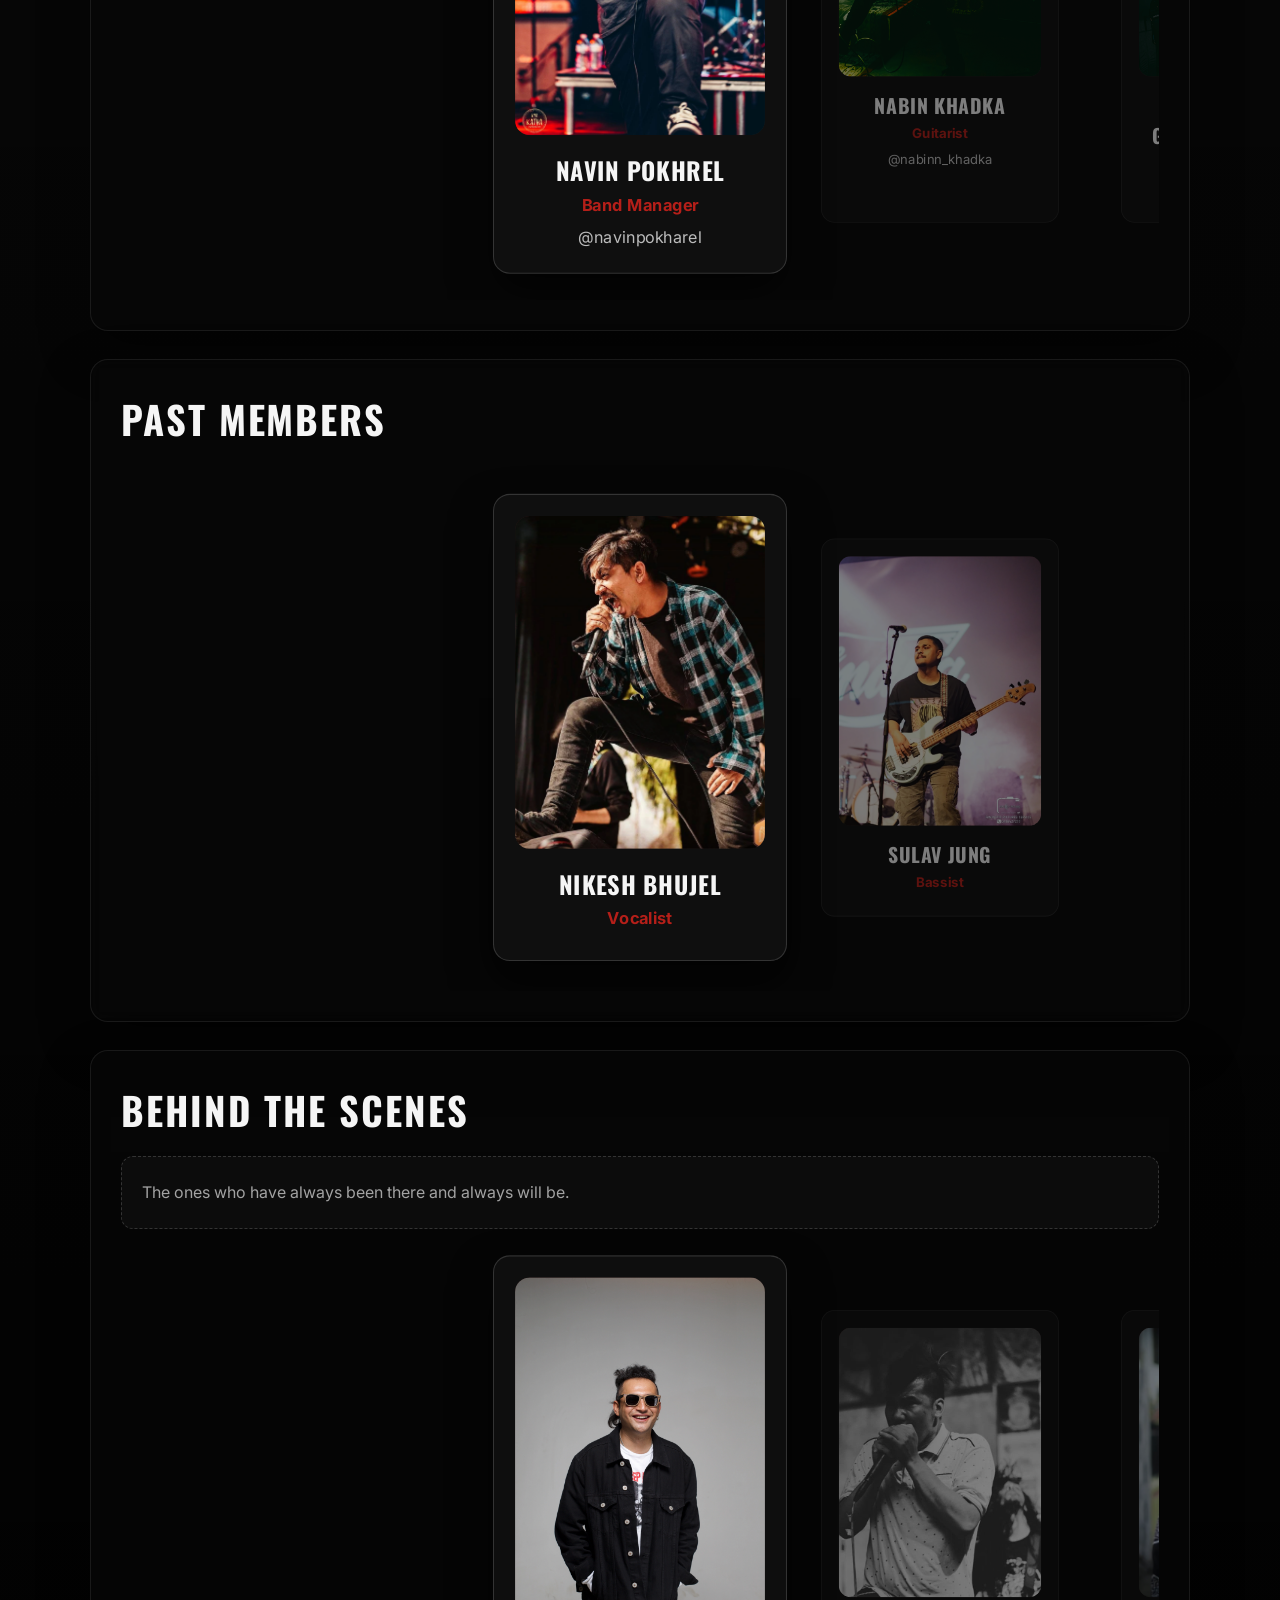
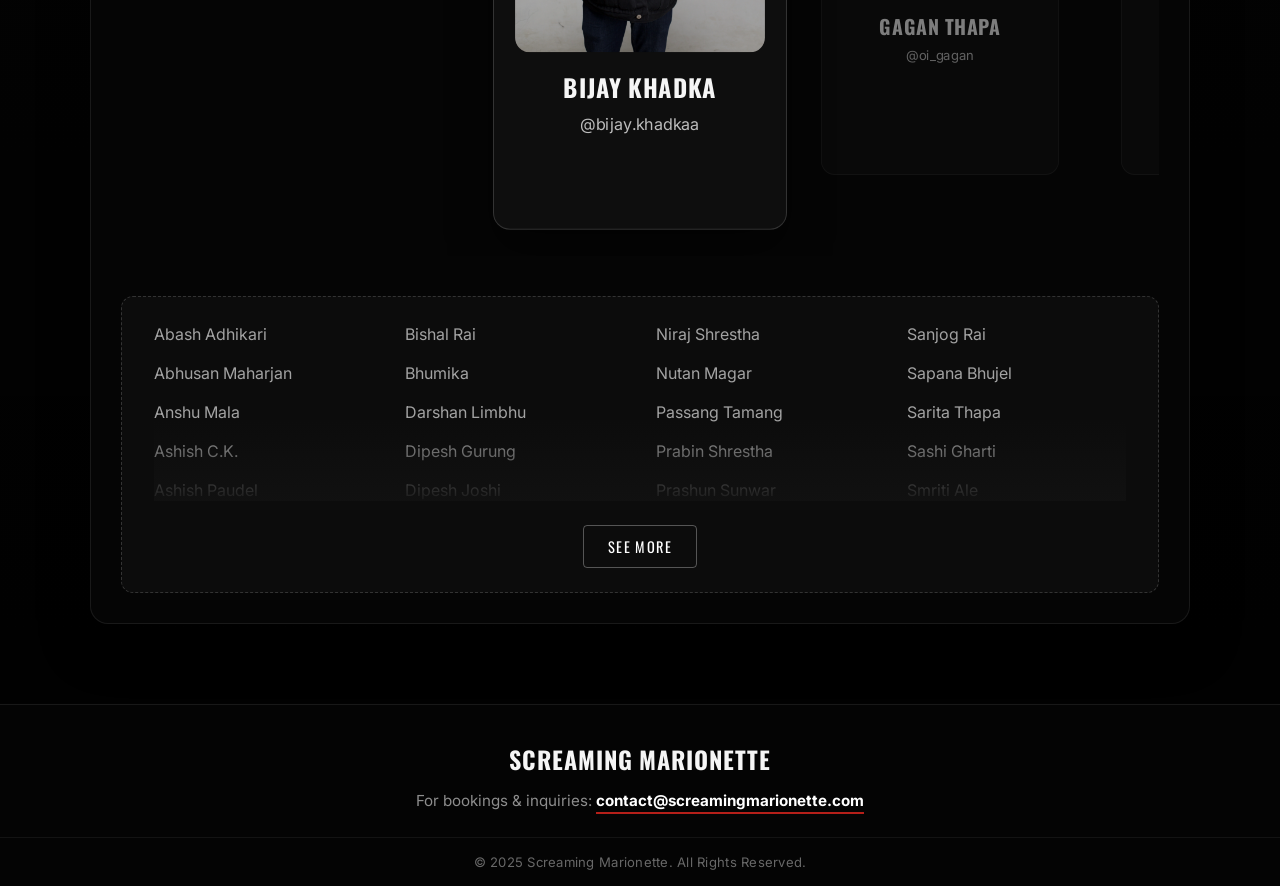
==== commit ad134770: "Update band bio on about page" ====
--- a/about/index.html
+++ b/about/index.html
@@ -71,22 +71,22 @@
           <h2 class="about-section-title">Band Bio</h2>
           <div class="about-placeholder">
             <p style="text-align: justify;">
-              Screaming Marionette is a modern metal band, currently based in Australia, consisting of musicians of
-              Nepalese origin, who aim to carry heavy metal music to global level. The band specializes in blending
-              heavy modern metal sound with elements of atmospheres, melody, intensity and cinematic sound design in
-              order to explore new horizons of heavy music while carrying massive energetic live shows.
+              Screaming Marionette is a Sydney-based modern metal band blending aggressive, low-tuned heaviness with atmospheric and cinematic textures. Built on intensity and emotion, the band’s sound moves between crushing riffs and immersive soundscapes, creating a balance between chaos and control.
             </p><br>
             <p style="text-align: justify;">
-              Channeling the spirit of contemporary metal while carrying the weight of their own cultural perspective,
-              Screaming Marionette conjures primal yet expansive sounds that speak to the universal human experience of
-              identity, alienation, strife, and victory. The music of the band reflects their own personal struggle as a
-              group of emerging artists building a voice for themselves in the farthest corners of the land.
+              Formed by musicians with roots in Nepal’s underground scene, Screaming Marionette began as a raw expression of heavy music before evolving into a more refined and intentional project. Over time, the band has gone through several lineup changes, each phase shaping its identity, sound, and direction. What started as unfiltered aggression has grown into a more structured and cinematic approach to songwriting.
             </p><br>
             <p style="text-align: justify;">
-              Since the band’s inception, Screaming Marionette have been making waves in the Australian heavy music
-              scene by touring regional areas and cities across the country and sharing the stage with both local and
-              international acts. These shows are always heavy on the intensity, heavy on the musicianship and heavy on
-              atmosphere.
+              The current lineup represents the most focused version of Screaming Marionette to date. With a strong emphasis on tight musicianship and impactful live performances, the band delivers sets that are both sonically heavy and emotionally driven. Their live shows are built around energy, movement, and atmosphere rather than just volume.
+            </p><br>
+            <p style="text-align: justify;">
+              Screaming Marionette has performed across multiple cities in Australia, steadily building a presence within the local metal scene. The band has appeared at events such as Hamro Fest (Sydney) and MIMP Fest (Adelaide), alongside a series of headline and support shows that have helped shape their growing audience.
+            </p><br>
+            <p style="text-align: justify;">
+              Musically, their recordings explore themes of inner conflict, environmental change, and human impact, often presented through a cinematic and narrative lens. Tracks are built with layered textures, heavy bass-driven foundations, and dynamic shifts that reflect both aggression and vulnerability.
+            </p><br>
+            <p style="text-align: justify;">
+              As the band continues to release new material and expand its reach, Screaming Marionette is focused on pushing beyond boundaries, aiming to take its sound from local stages to a global audience.
             </p>
           </div>
         </section>
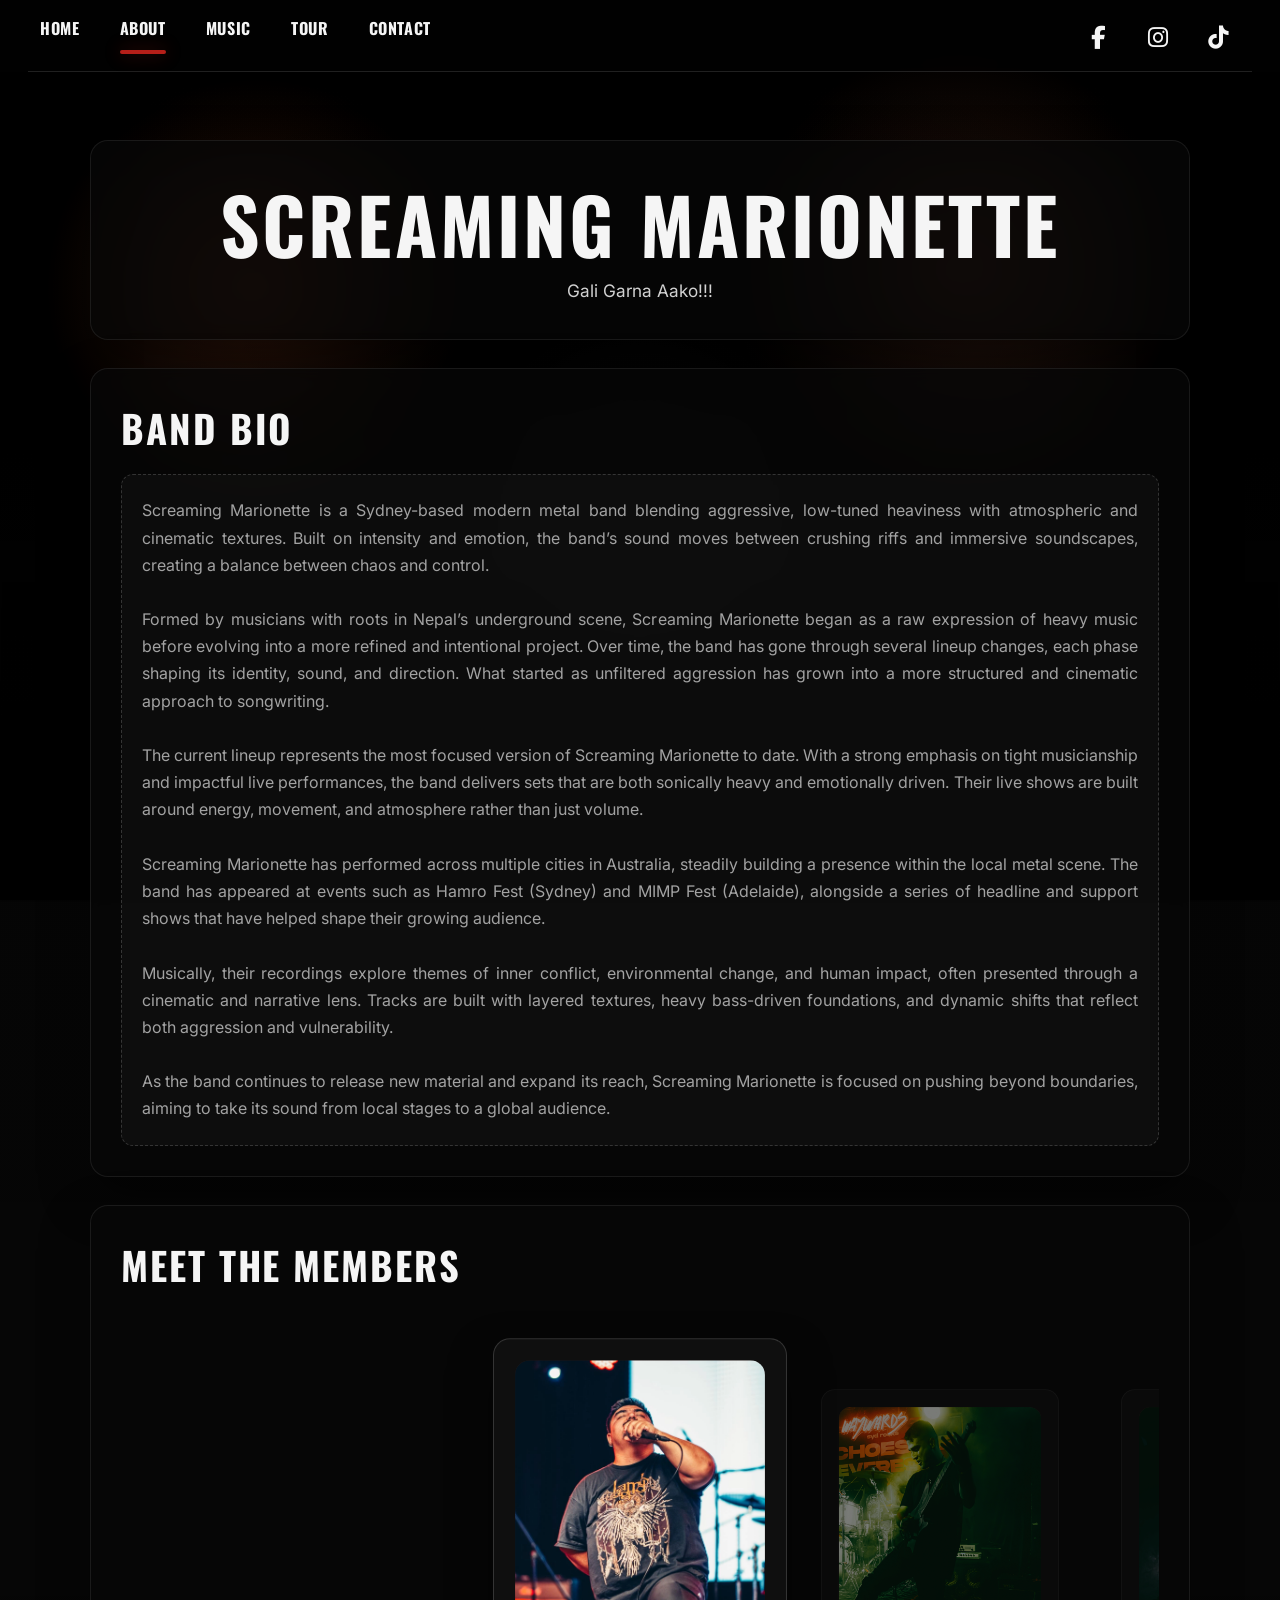
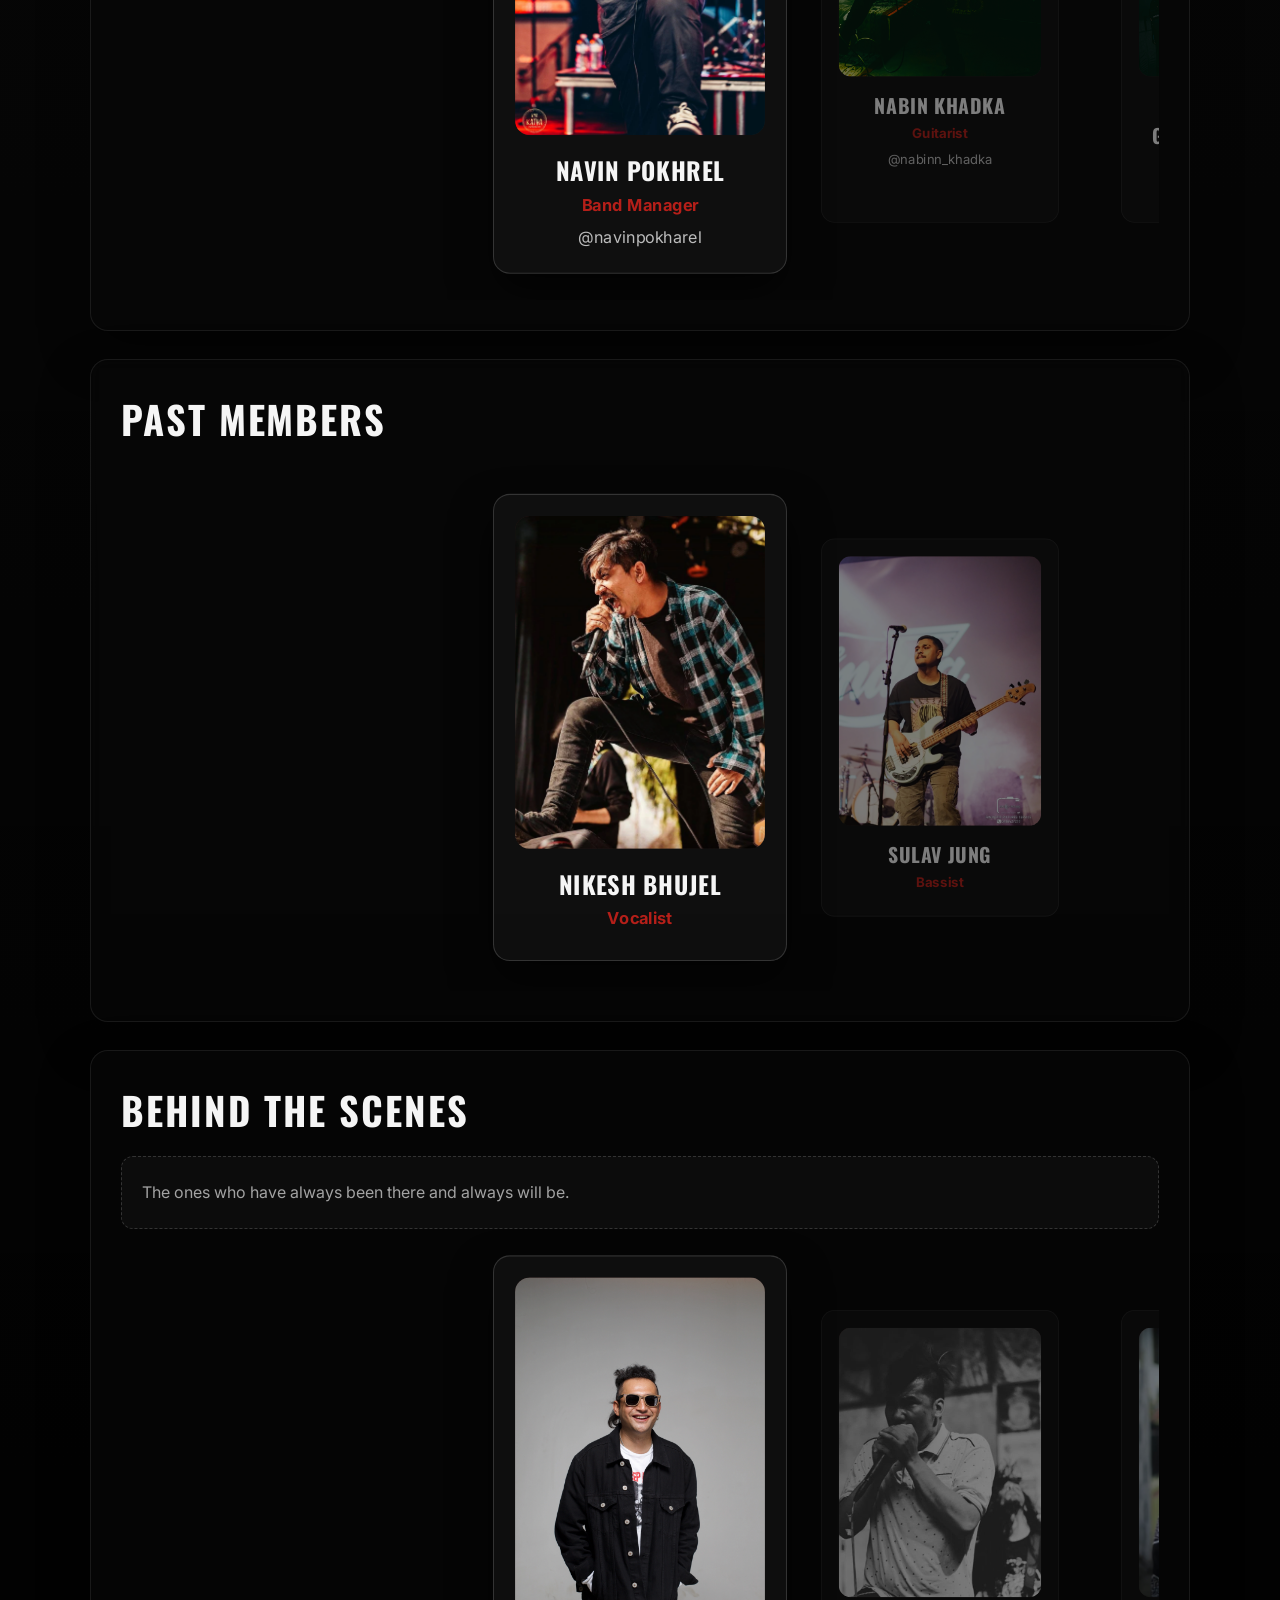
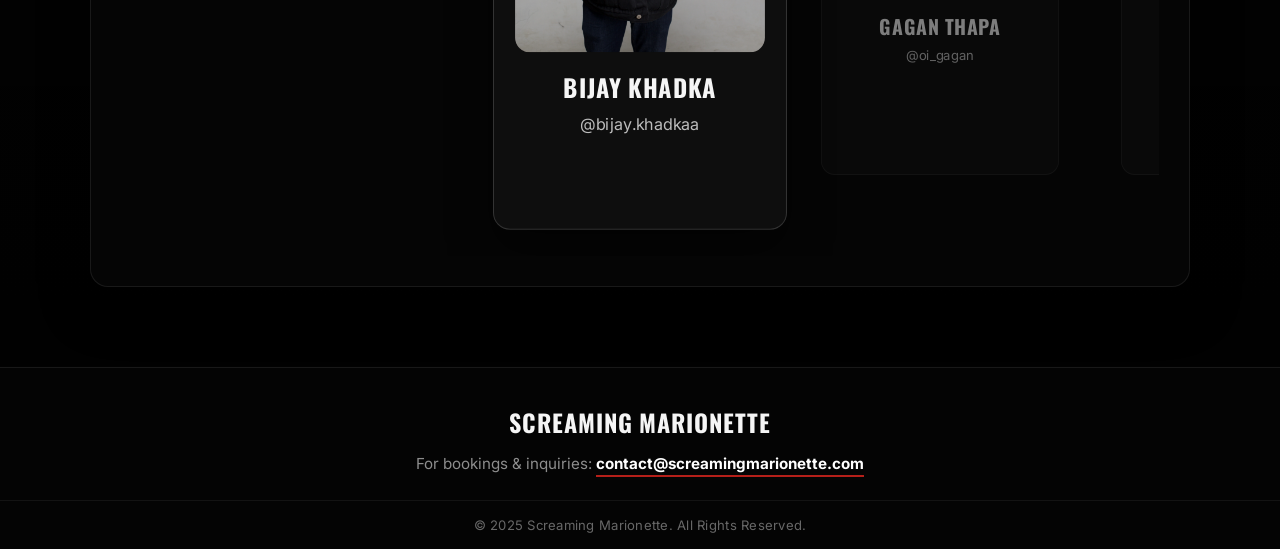
==== commit 4998ead5: "Fix bugs: unclosed div in gallery, Sarad Instagram link, remove dead JS code" ====
--- a/about/index.html
+++ b/about/index.html
@@ -242,8 +242,8 @@
                   alt="Sarad Shrestha">
               </div>
               <h3 class="member-name">Sarad Shrestha</h3>
-              <p class="member-note"><a href="#" target="_blank" rel="noopener noreferrer">
-                  Instagram
+              <p class="member-note"><a href="https://www.instagram.com/sarad_shrestha_/" target="_blank" rel="noopener noreferrer">
+                  @sarad_shrestha_
                 </a></p>
             </div>
 
@@ -301,8 +301,8 @@
             </div>
 
           </div>
-
-          <!-- STATIC LIST FOR ADDITIONAL PEOPLE -->
+          
+          <!-- STATIC LIST FOR ADDITIONAL PEOPLE
           <div class="about-placeholder" style="margin-top: 40px; padding: 24px 32px;">
             <div class="crew-list-container" id="crewContainer">
               <div class="additional-crew-list" style="margin-top: 0;">
@@ -379,9 +379,10 @@
                 <div class="crew-item"><span class="crew-name">Swopnil Sharma</span></div>
                 <div class="crew-item"><span class="crew-name">Suzyan Maggot</span></div>
               </div>
+              
             </div>
             <button class="crew-toggle-btn" id="crewToggleBtn">See More</button>
-          </div>
+          </div> -->
         </section>
 
       </div>
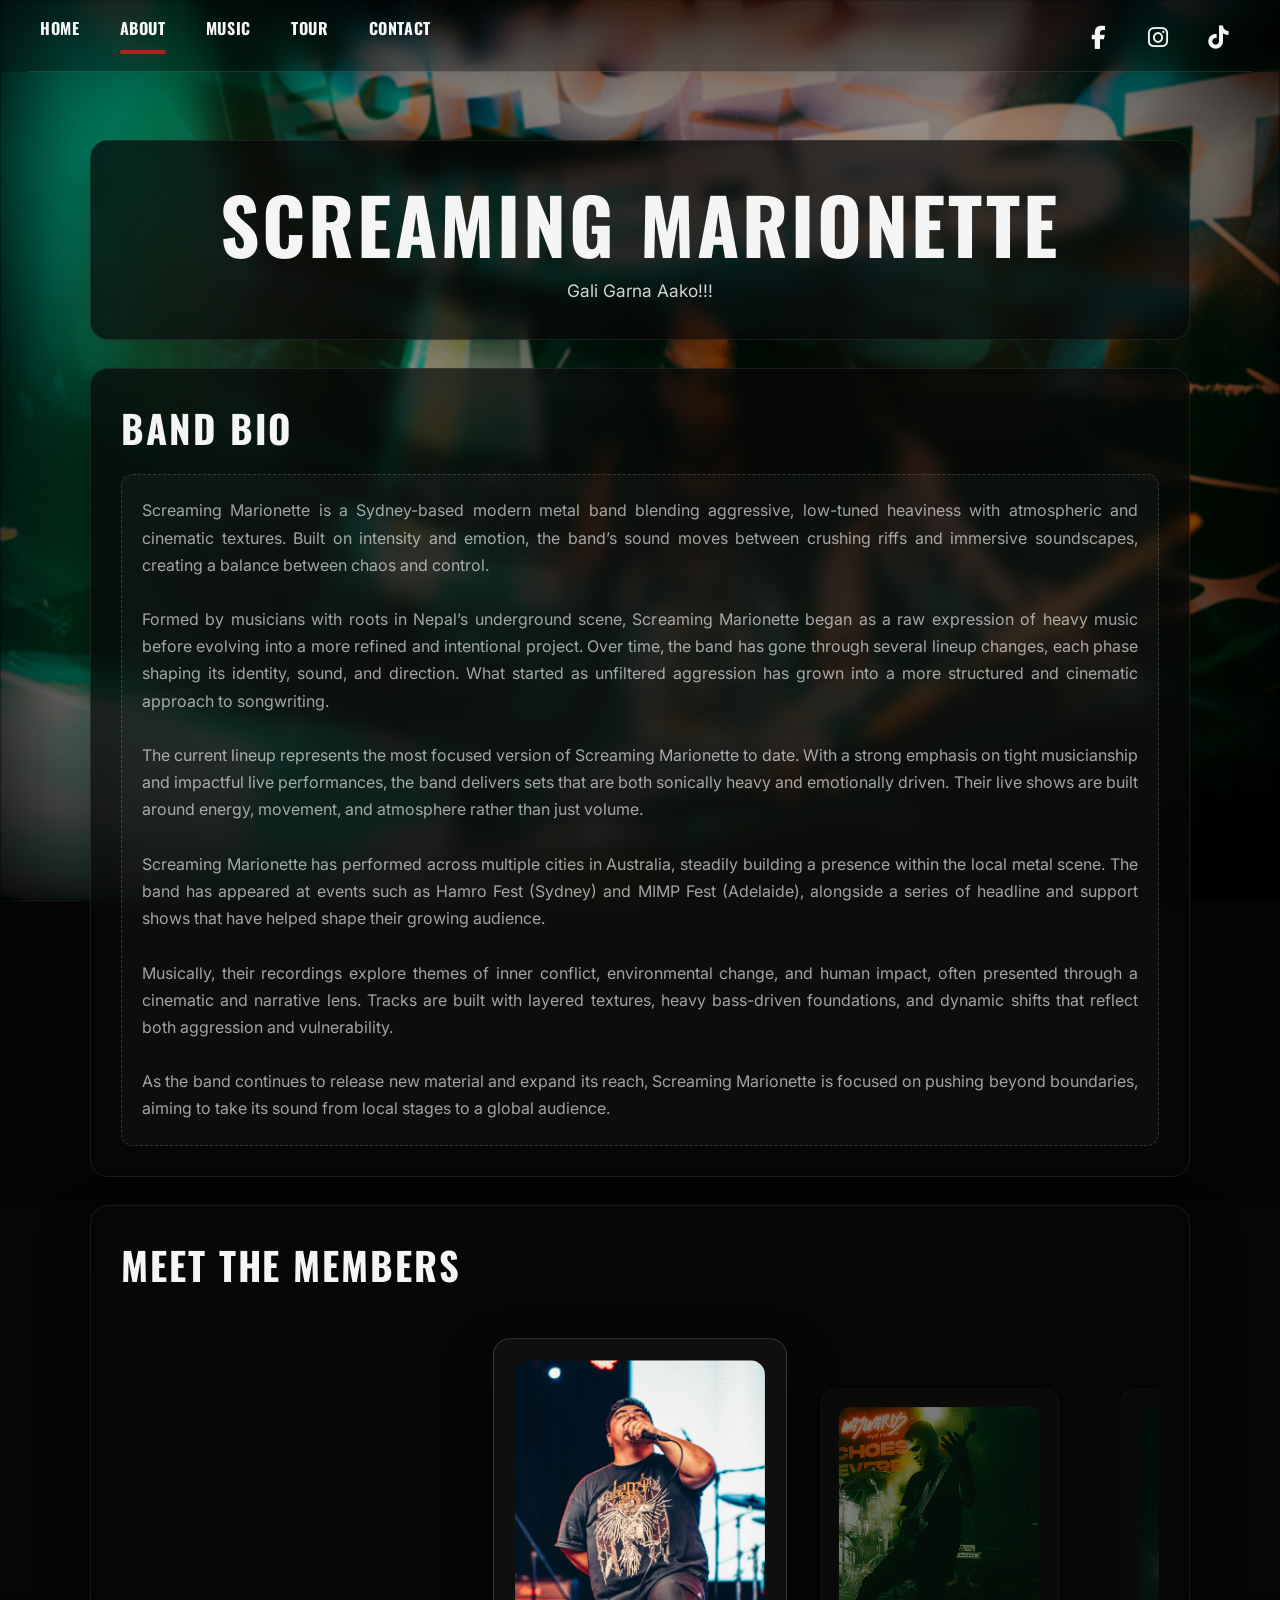
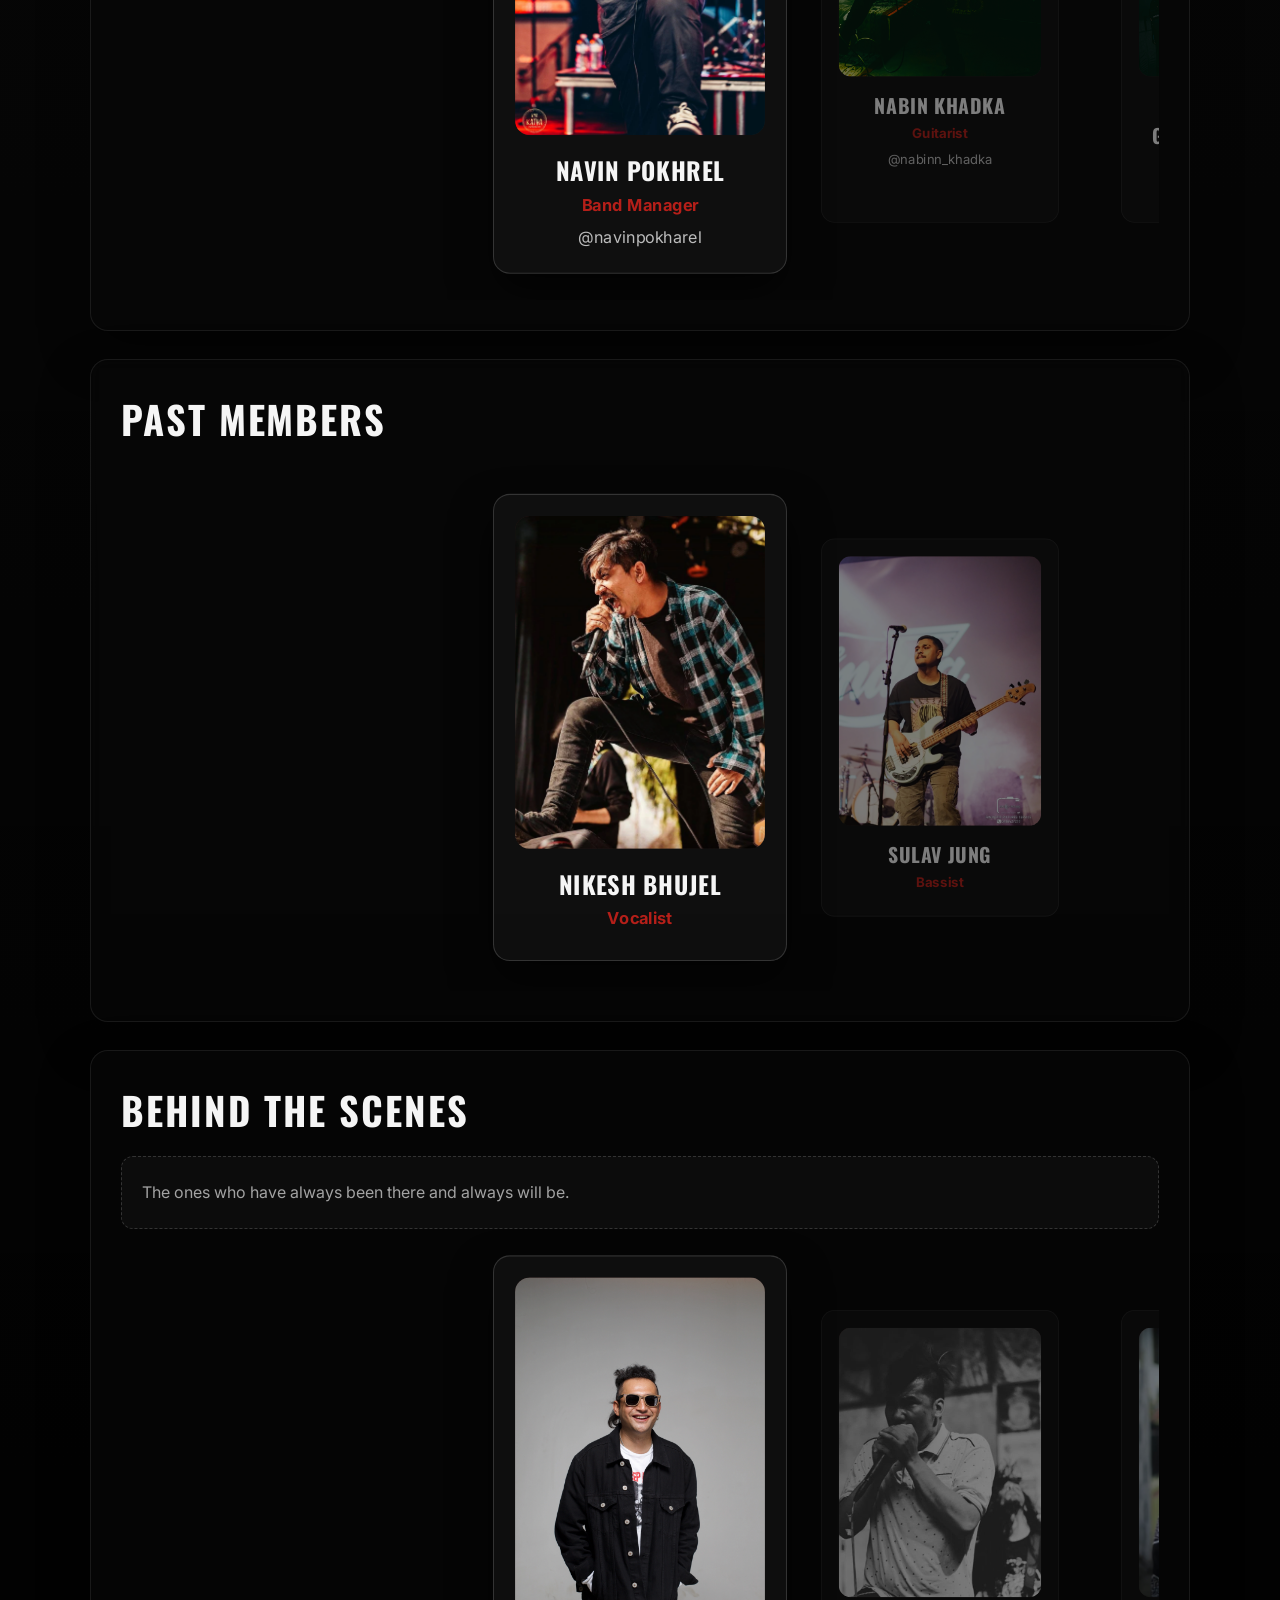
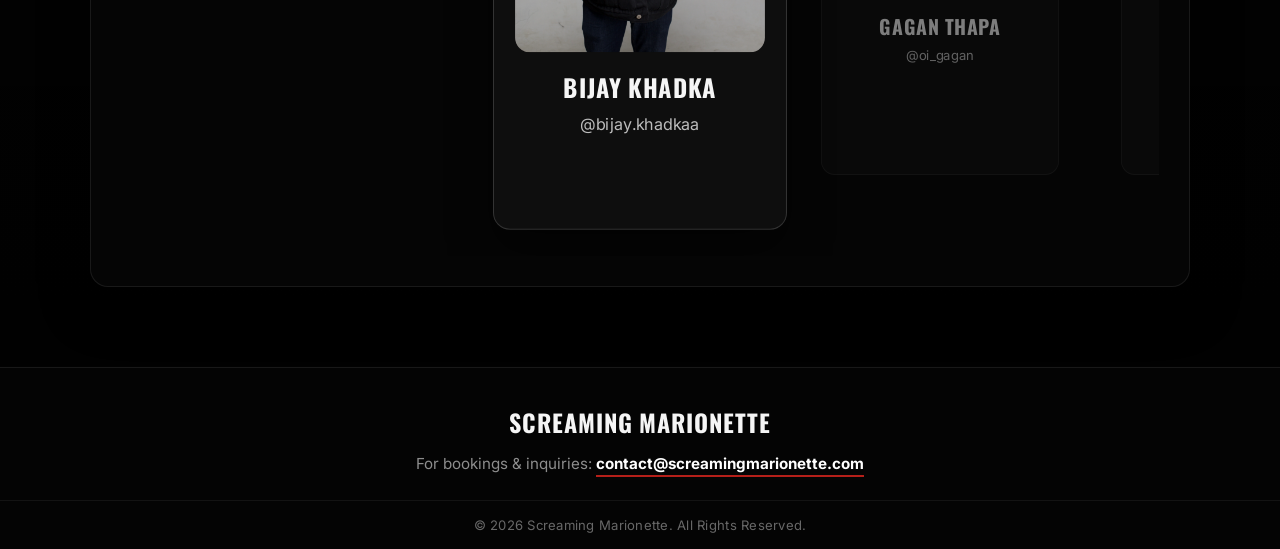
==== commit e483f18c: "Update copyright year from 2025 to 2026" ====
--- a/about/index.html
+++ b/about/index.html
@@ -410,7 +410,7 @@
       </p>
     </div>
     <div class="footer-bottom">
-      <p>&copy; 2025 Screaming Marionette. All Rights Reserved.</p>
+      <p>&copy; 2026 Screaming Marionette. All Rights Reserved.</p>
     </div>
   </footer>
 
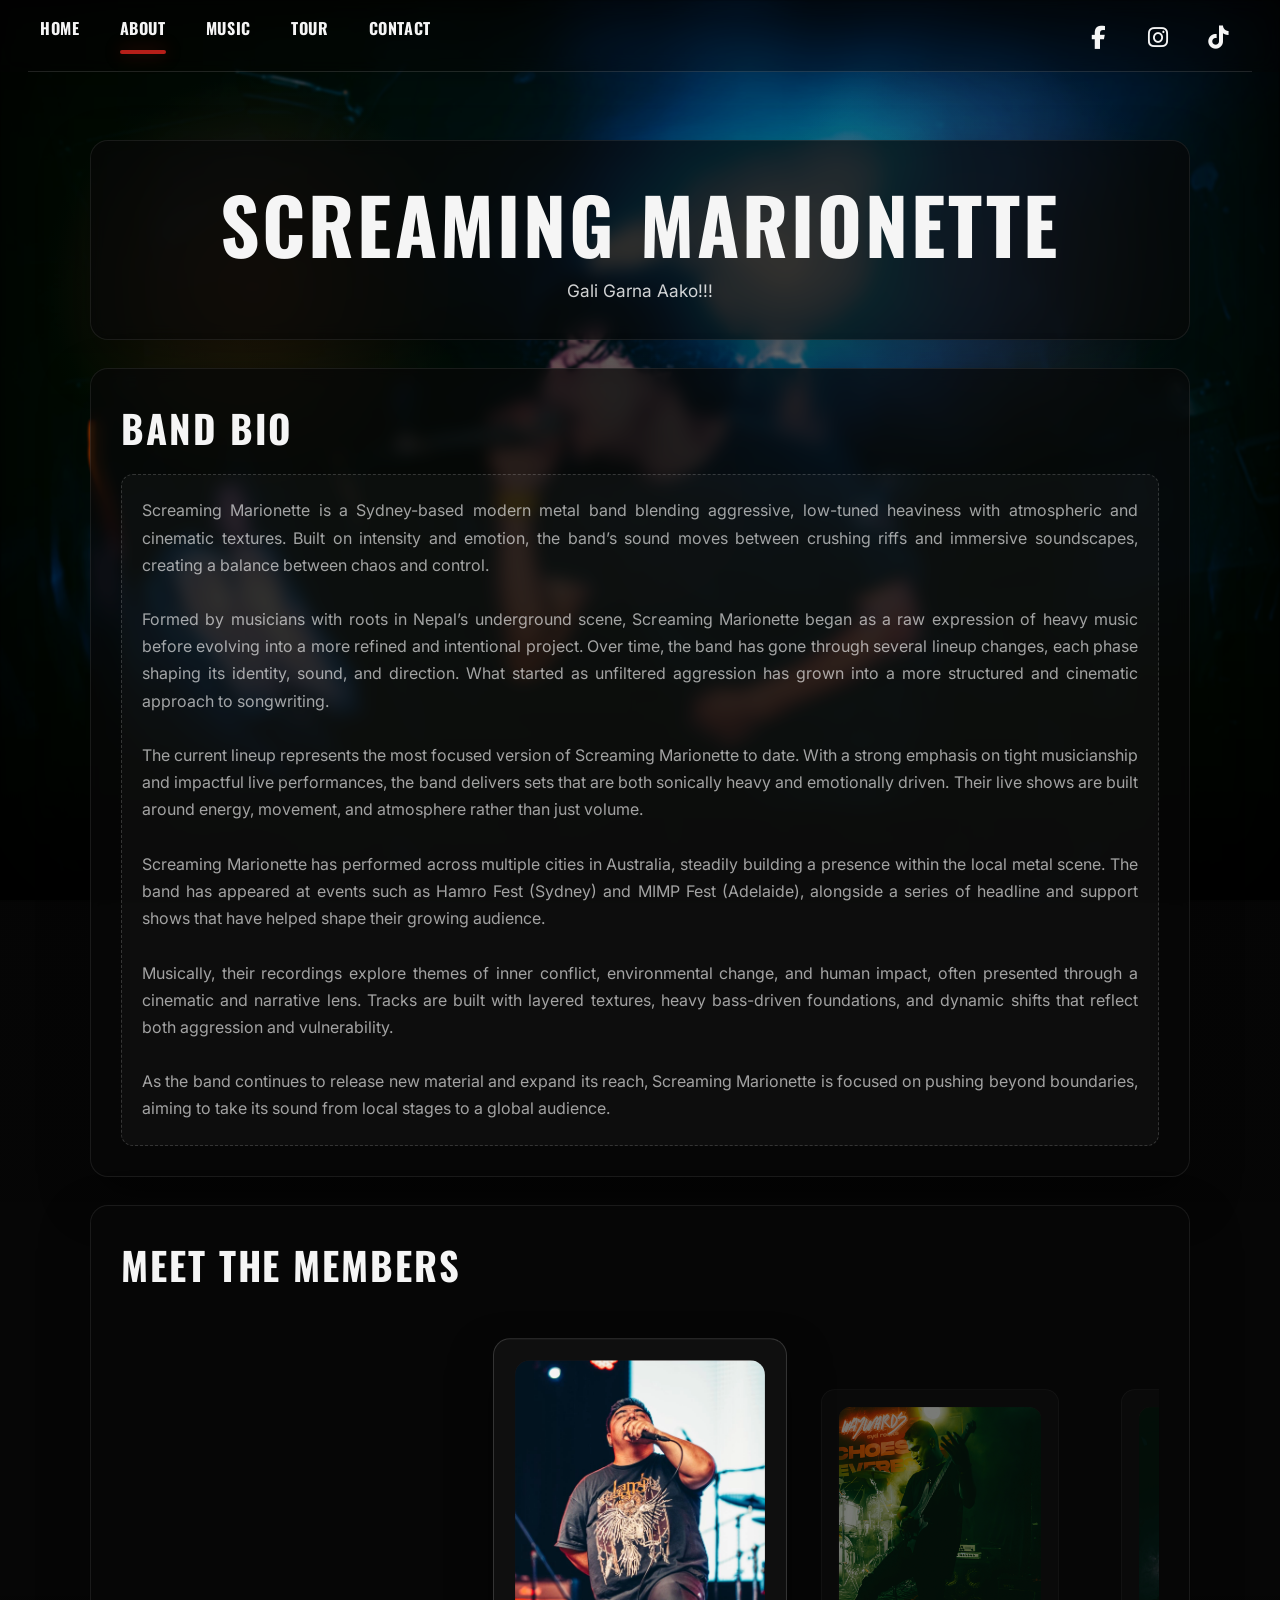
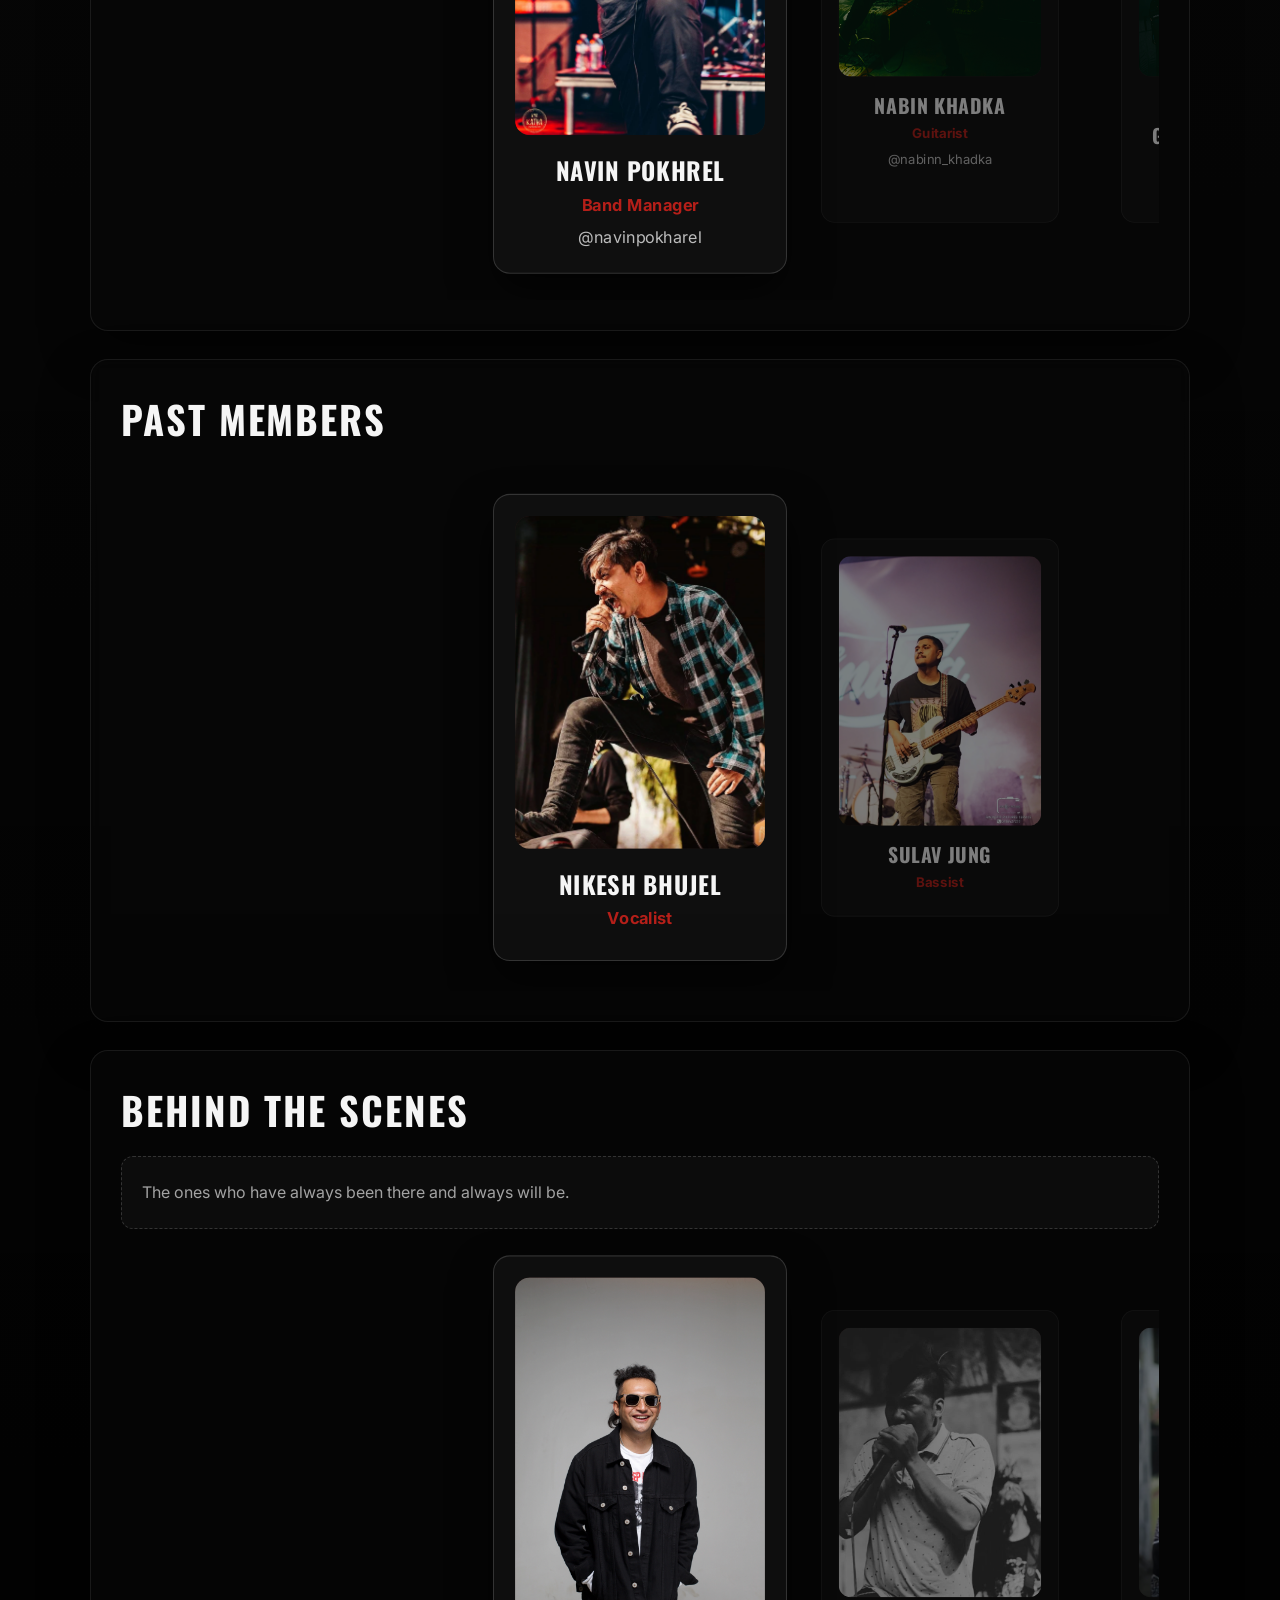
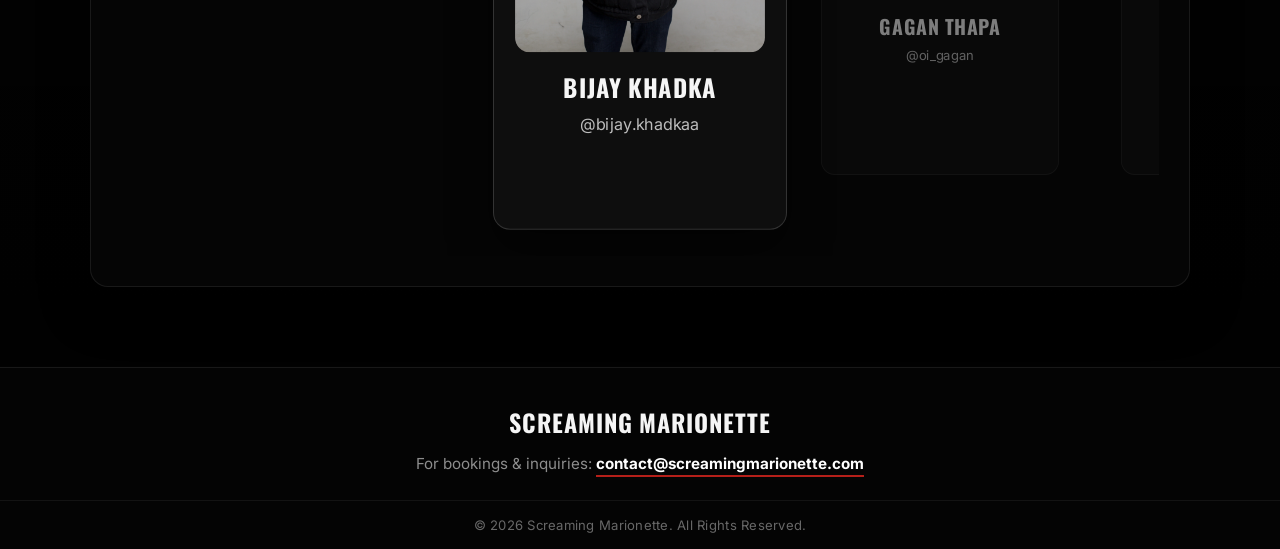
==== commit abb8d603: "Add favicon to all pages" ====
--- a/about/index.html
+++ b/about/index.html
@@ -14,6 +14,7 @@
 
   <link rel="stylesheet" href="https://cdnjs.cloudflare.com/ajax/libs/font-awesome/6.5.2/css/all.min.css" />
 
+  <link rel="icon" type="image/webp" href="../images/sm-logo2.webp" />
   <link rel="stylesheet" href="../css/style.css" />
 </head>
 
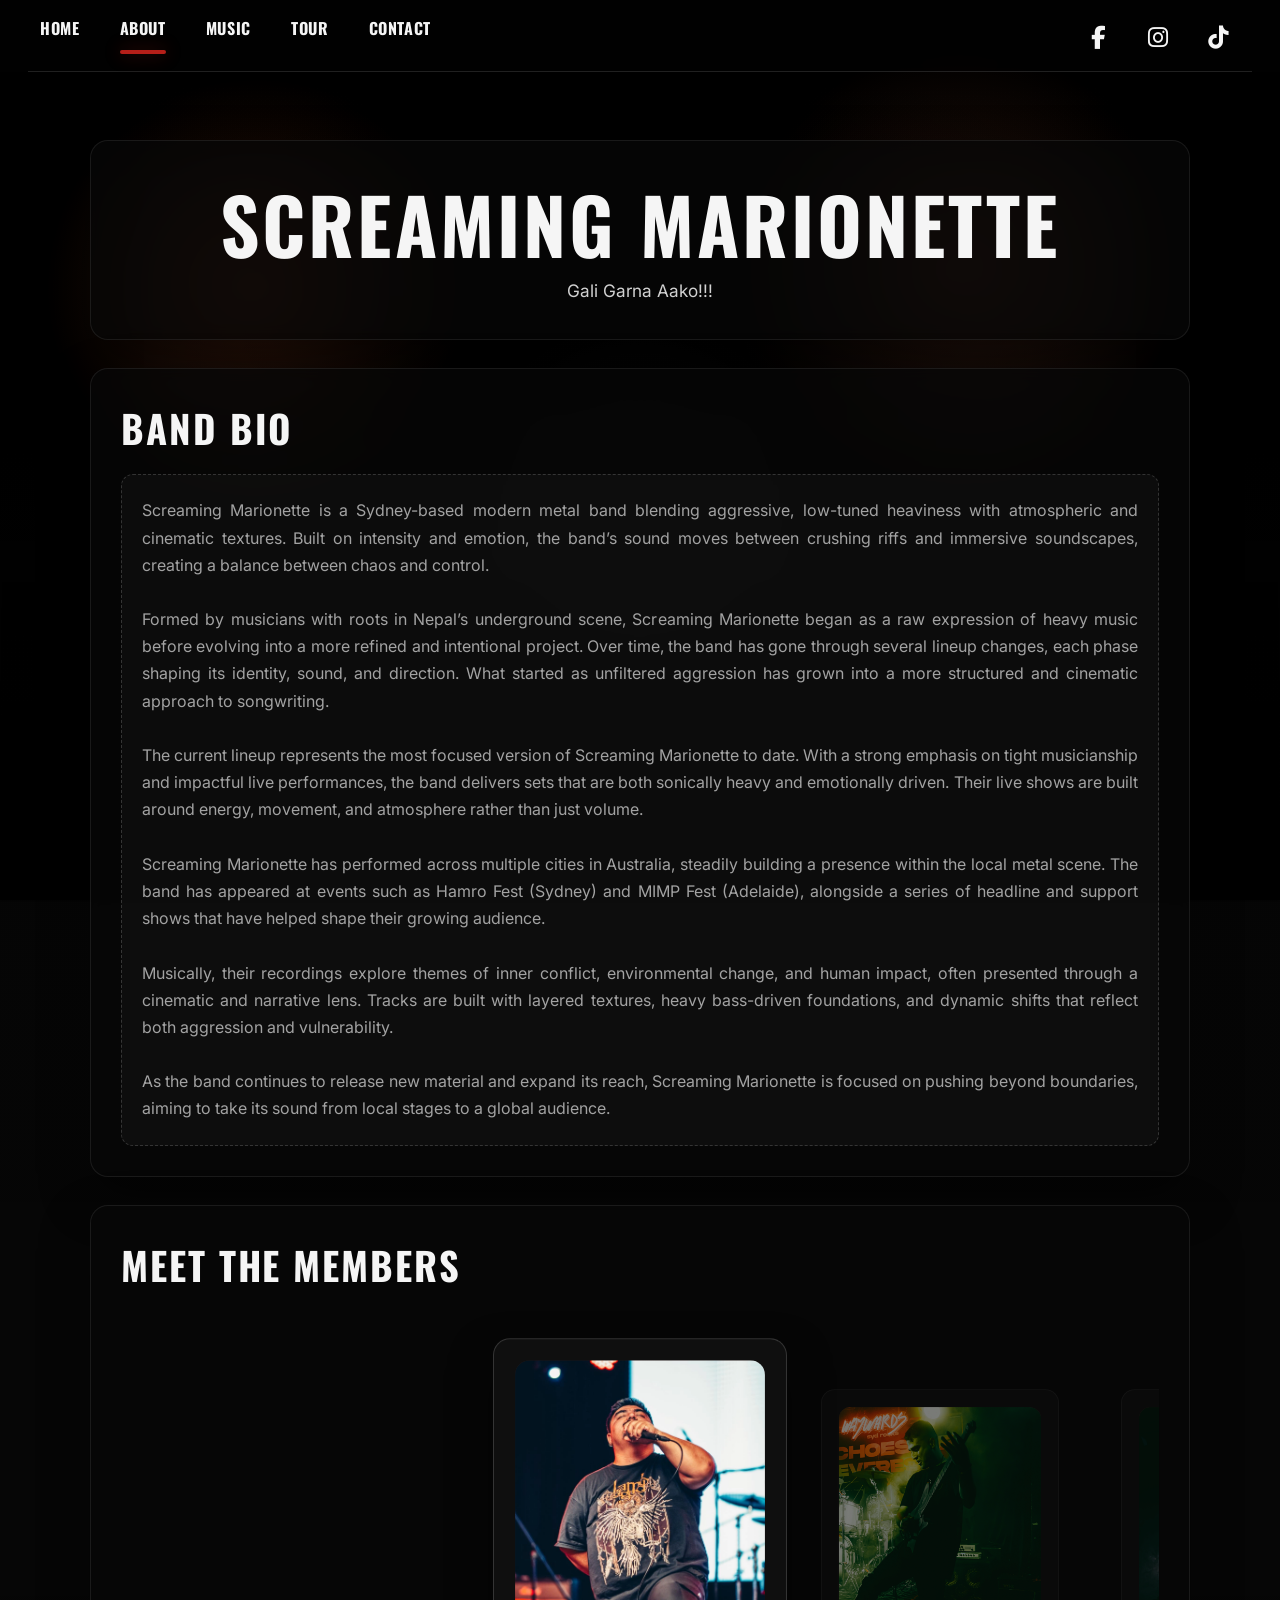
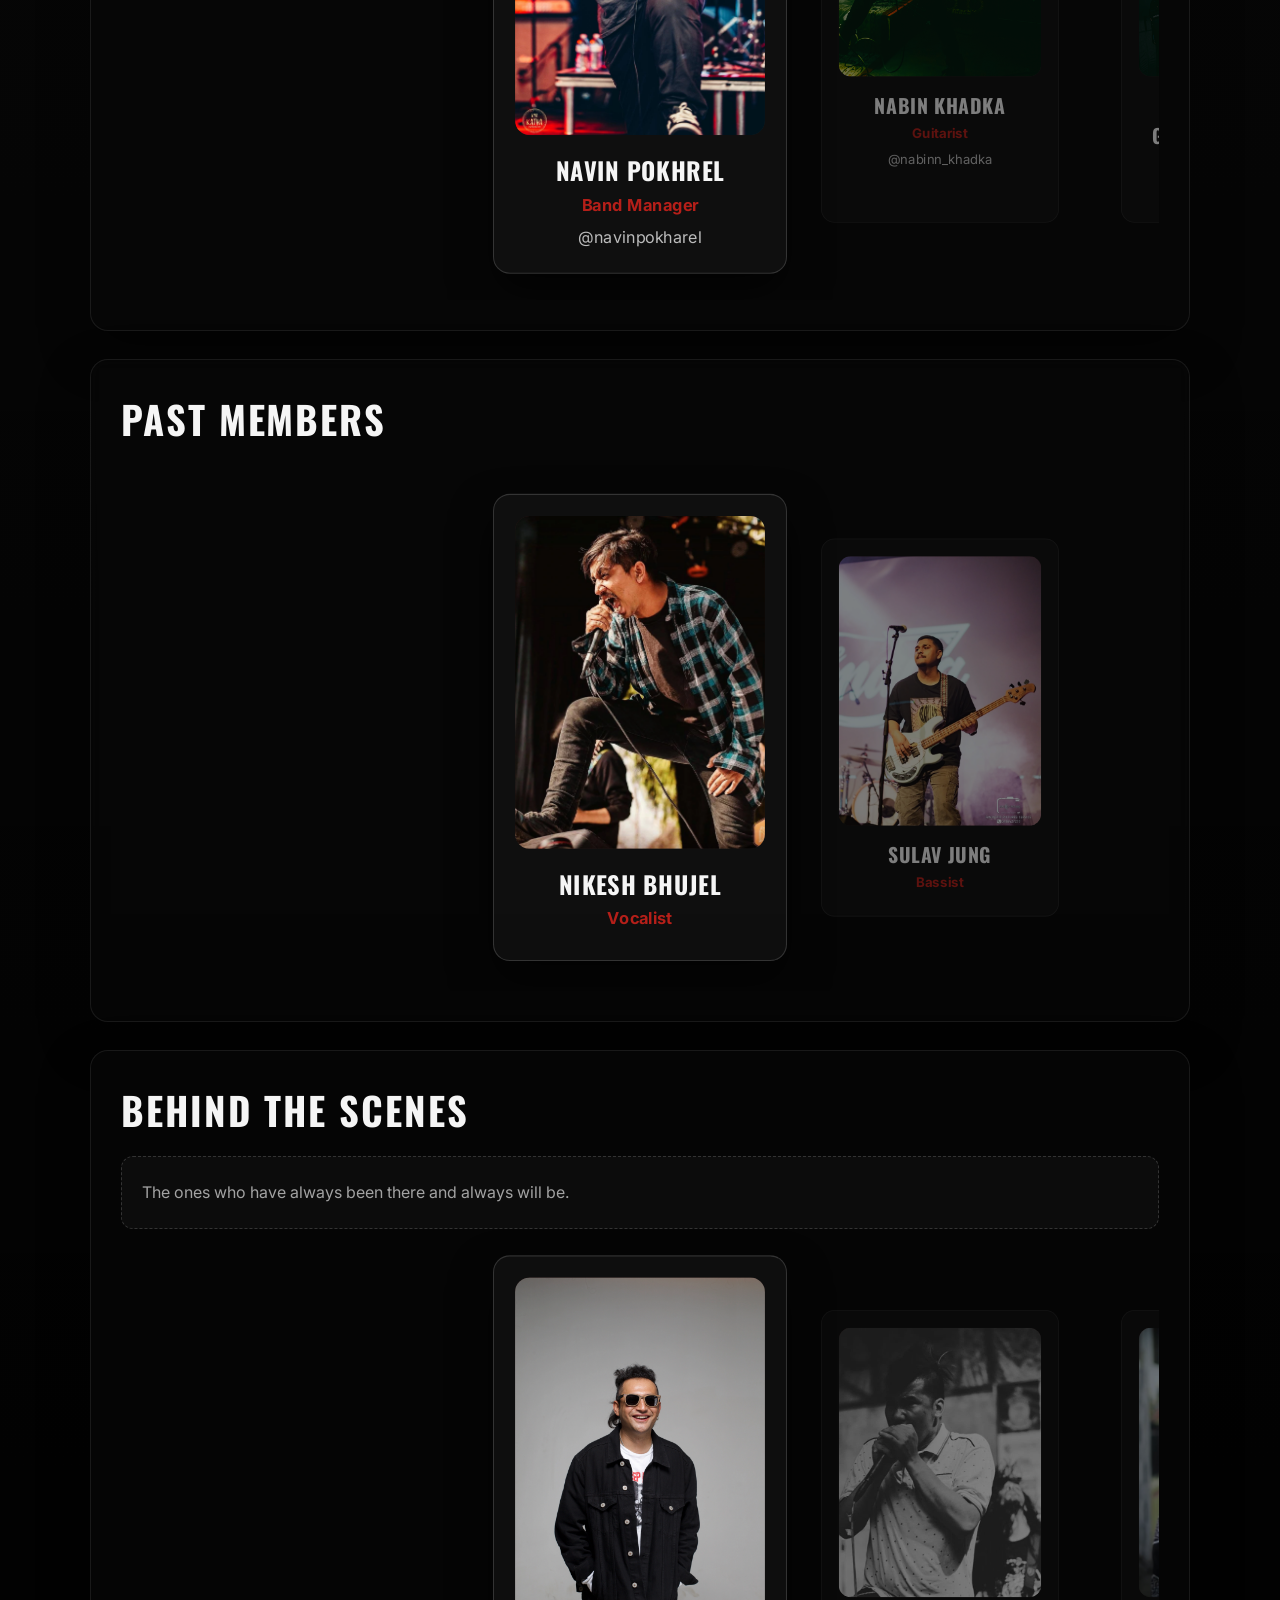
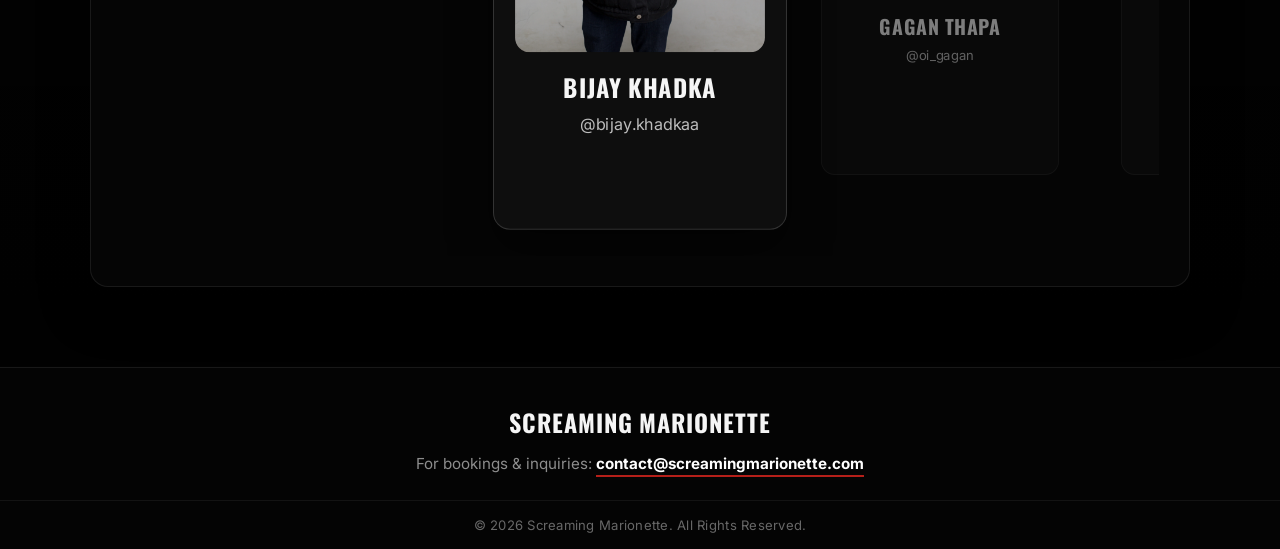
==== commit e0e7909d: "Update favicon to sm-logo.png" ====
--- a/about/index.html
+++ b/about/index.html
@@ -14,7 +14,7 @@
 
   <link rel="stylesheet" href="https://cdnjs.cloudflare.com/ajax/libs/font-awesome/6.5.2/css/all.min.css" />
 
-  <link rel="icon" type="image/webp" href="../images/sm-logo2.webp" />
+  <link rel="icon" type="image/png" href="../sm-logo.png" />
   <link rel="stylesheet" href="../css/style.css" />
 </head>
 
